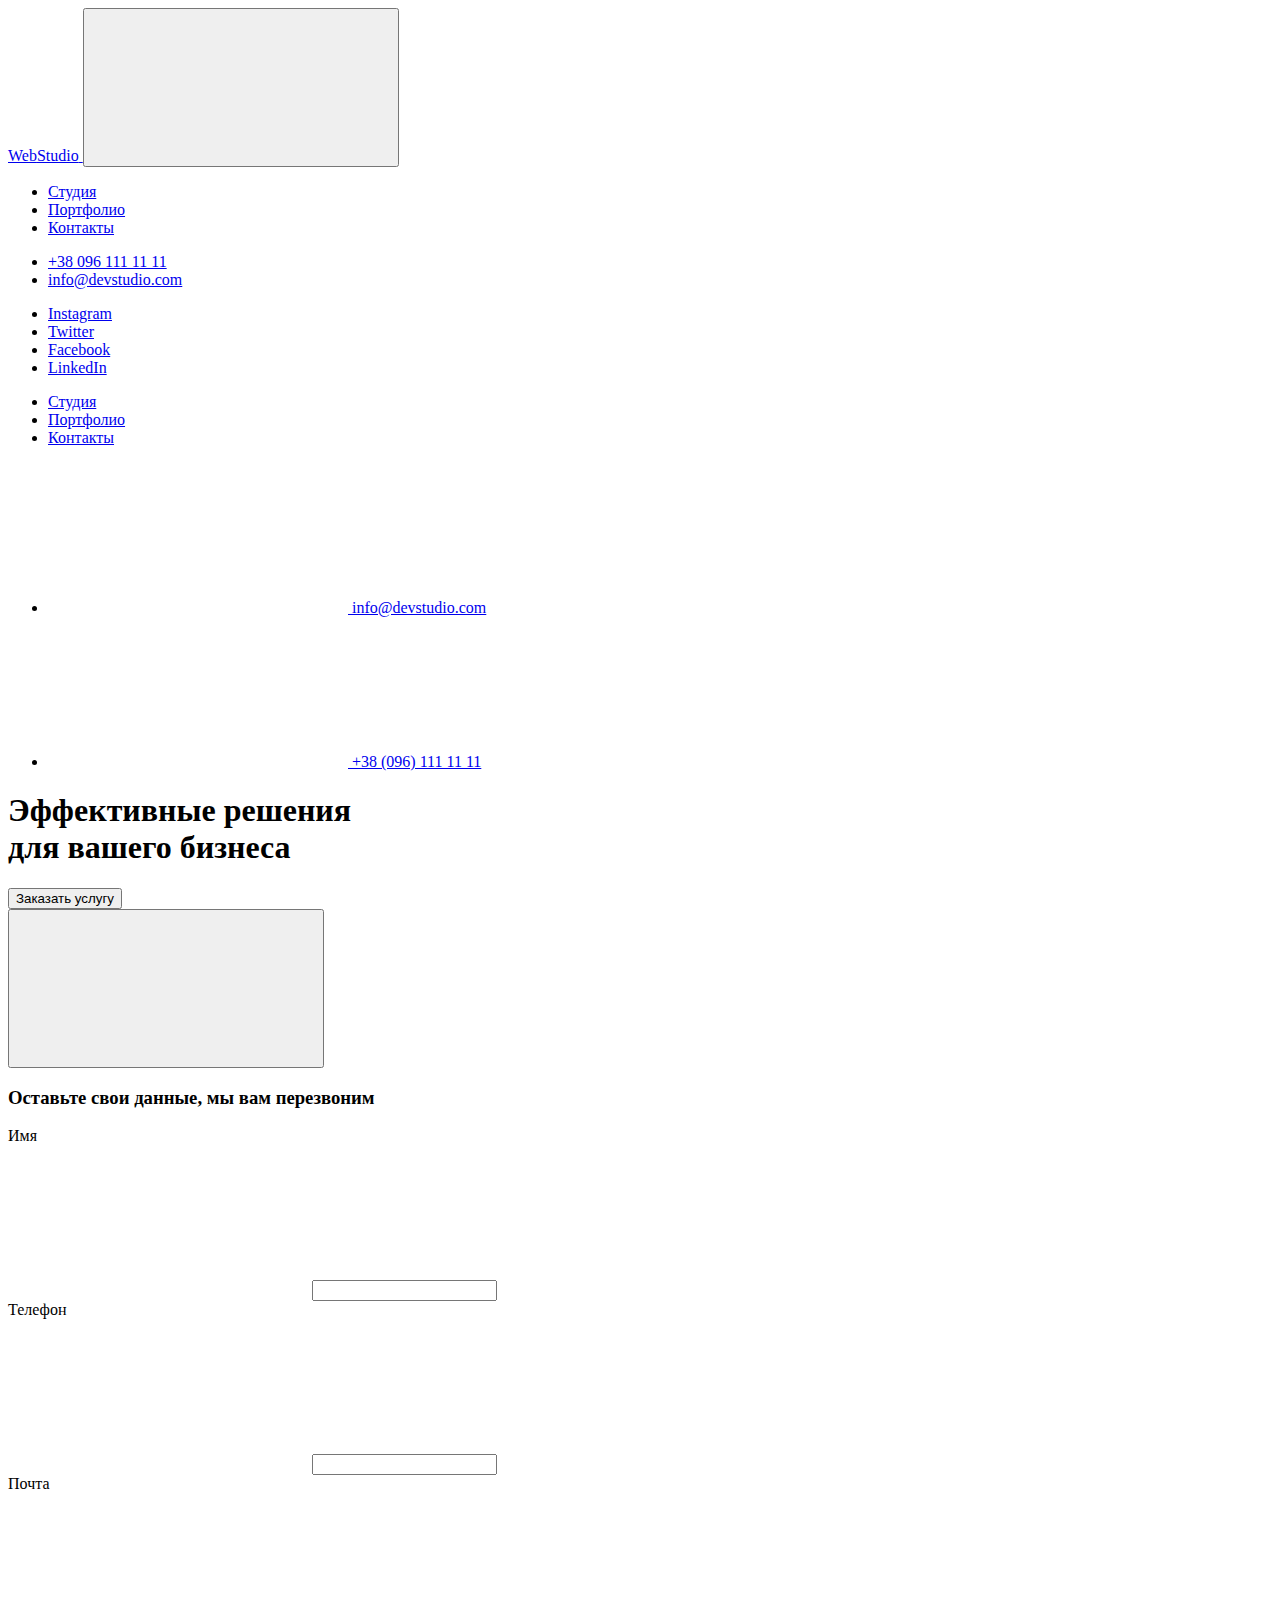
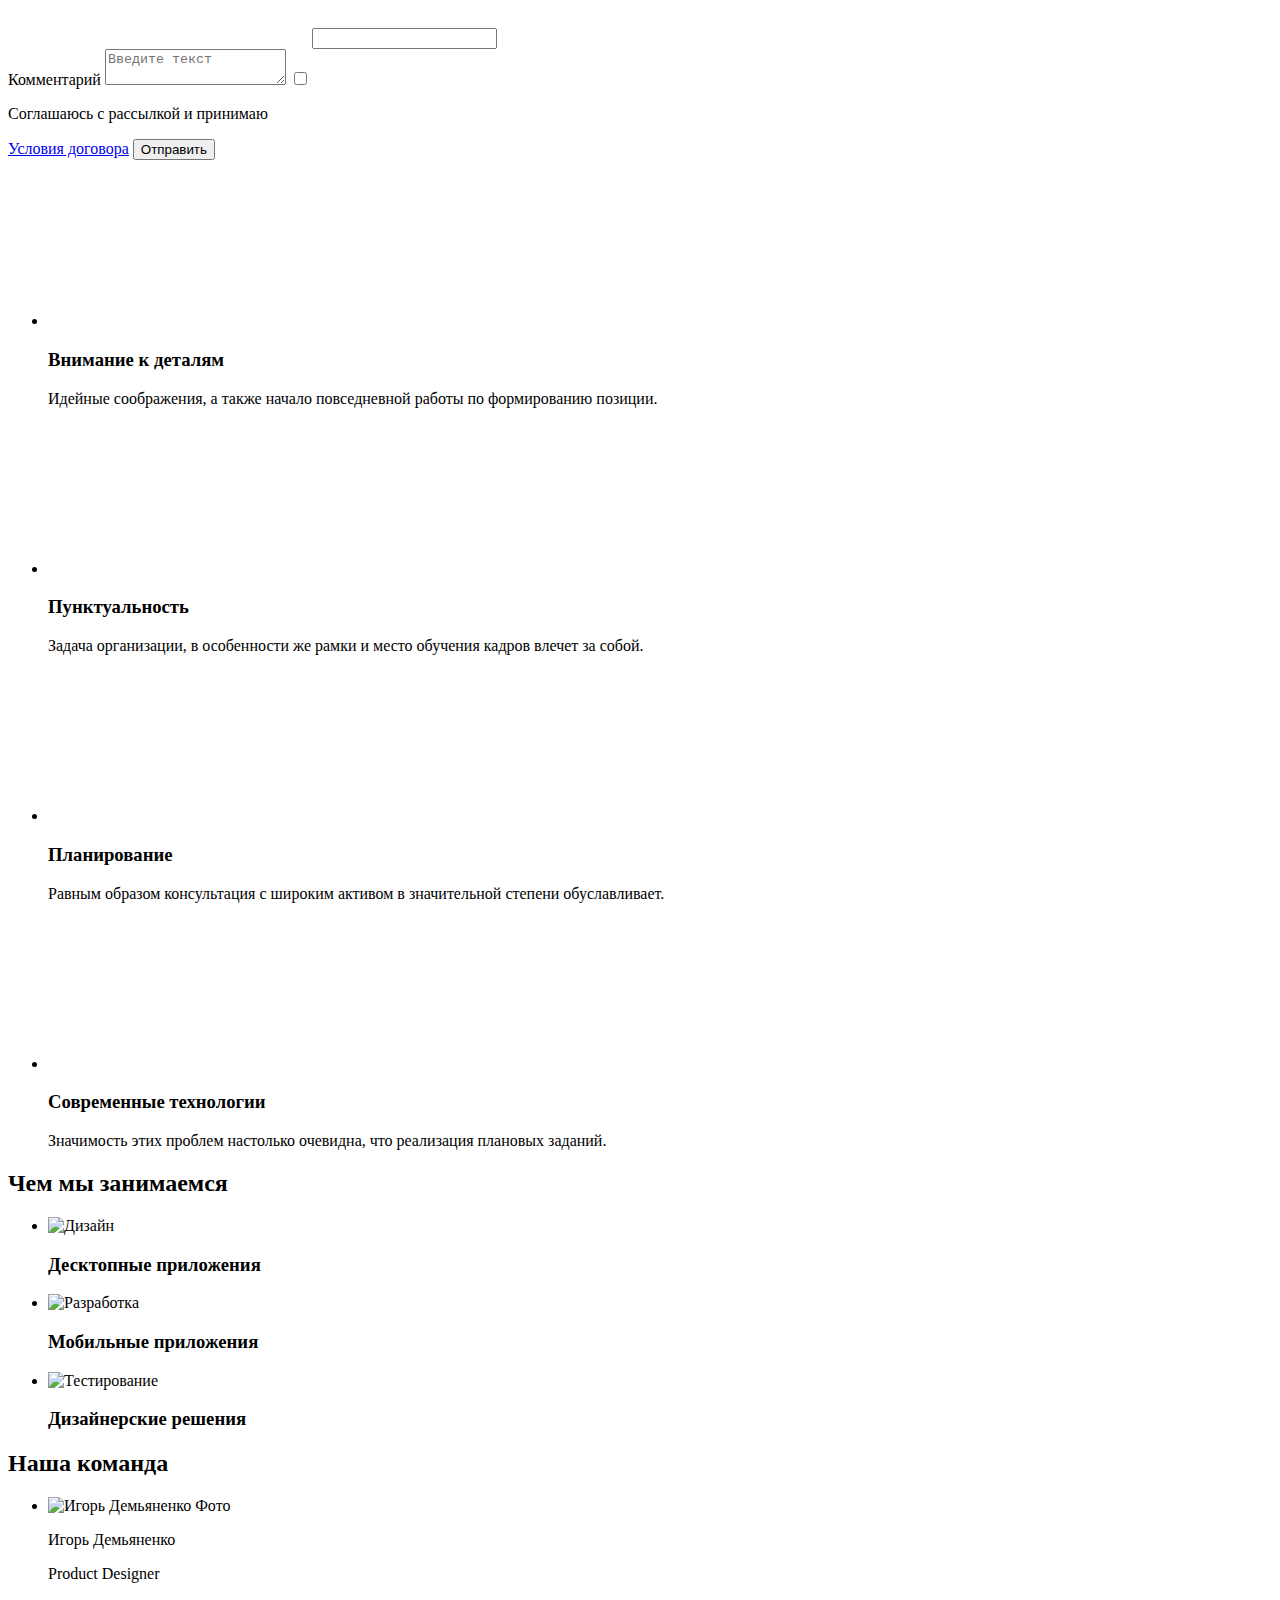
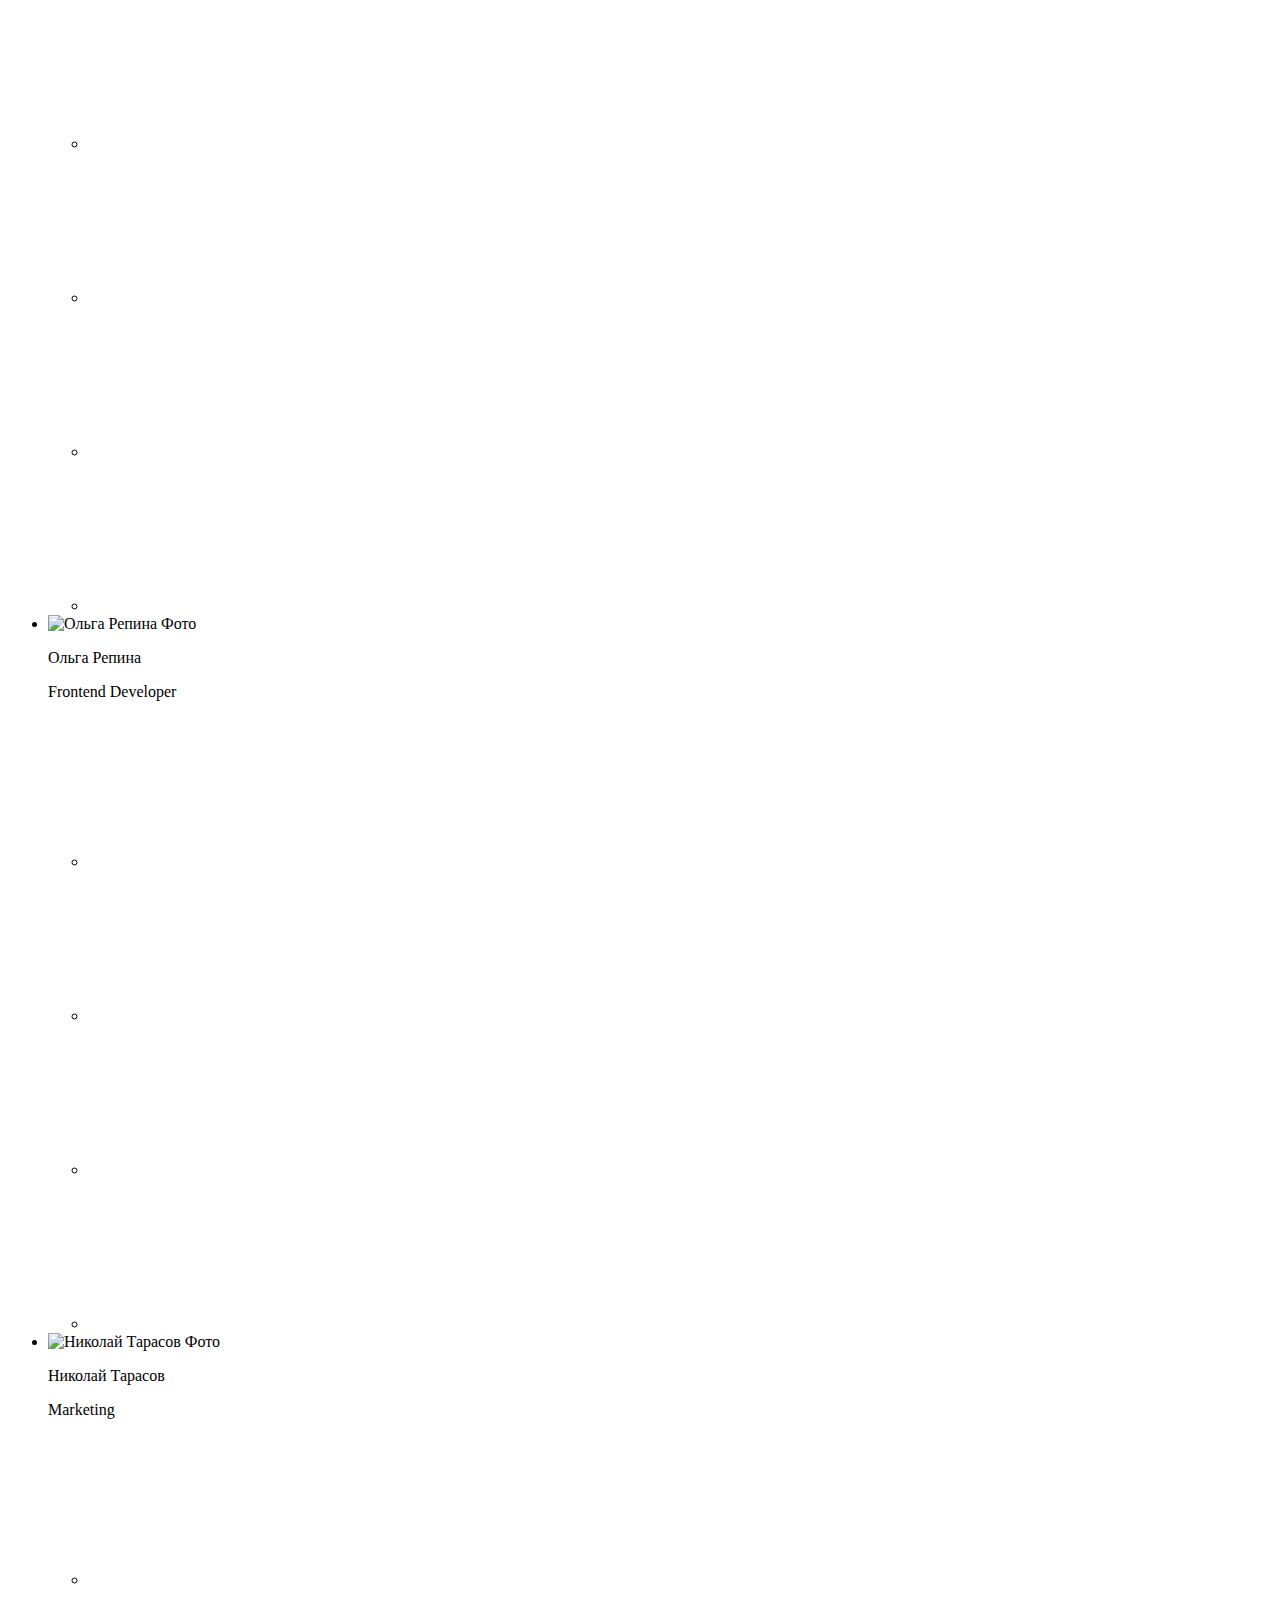
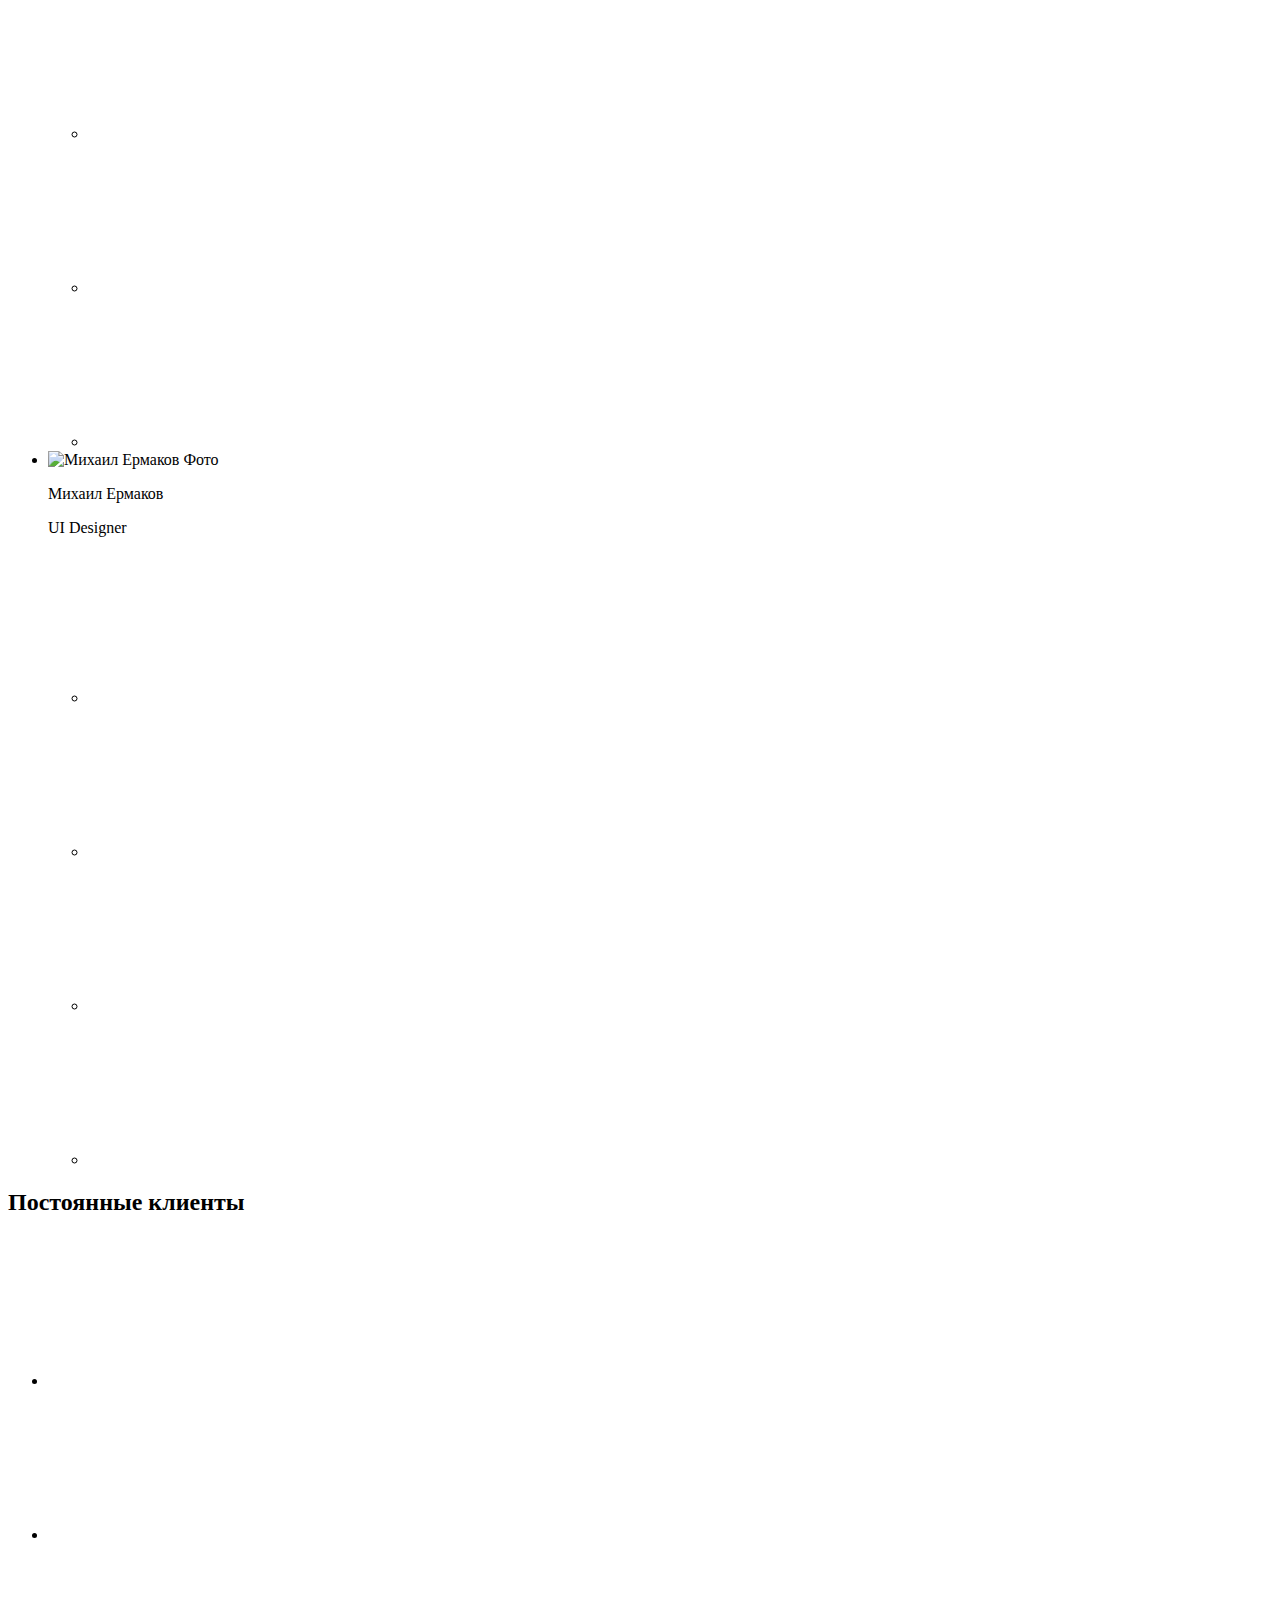
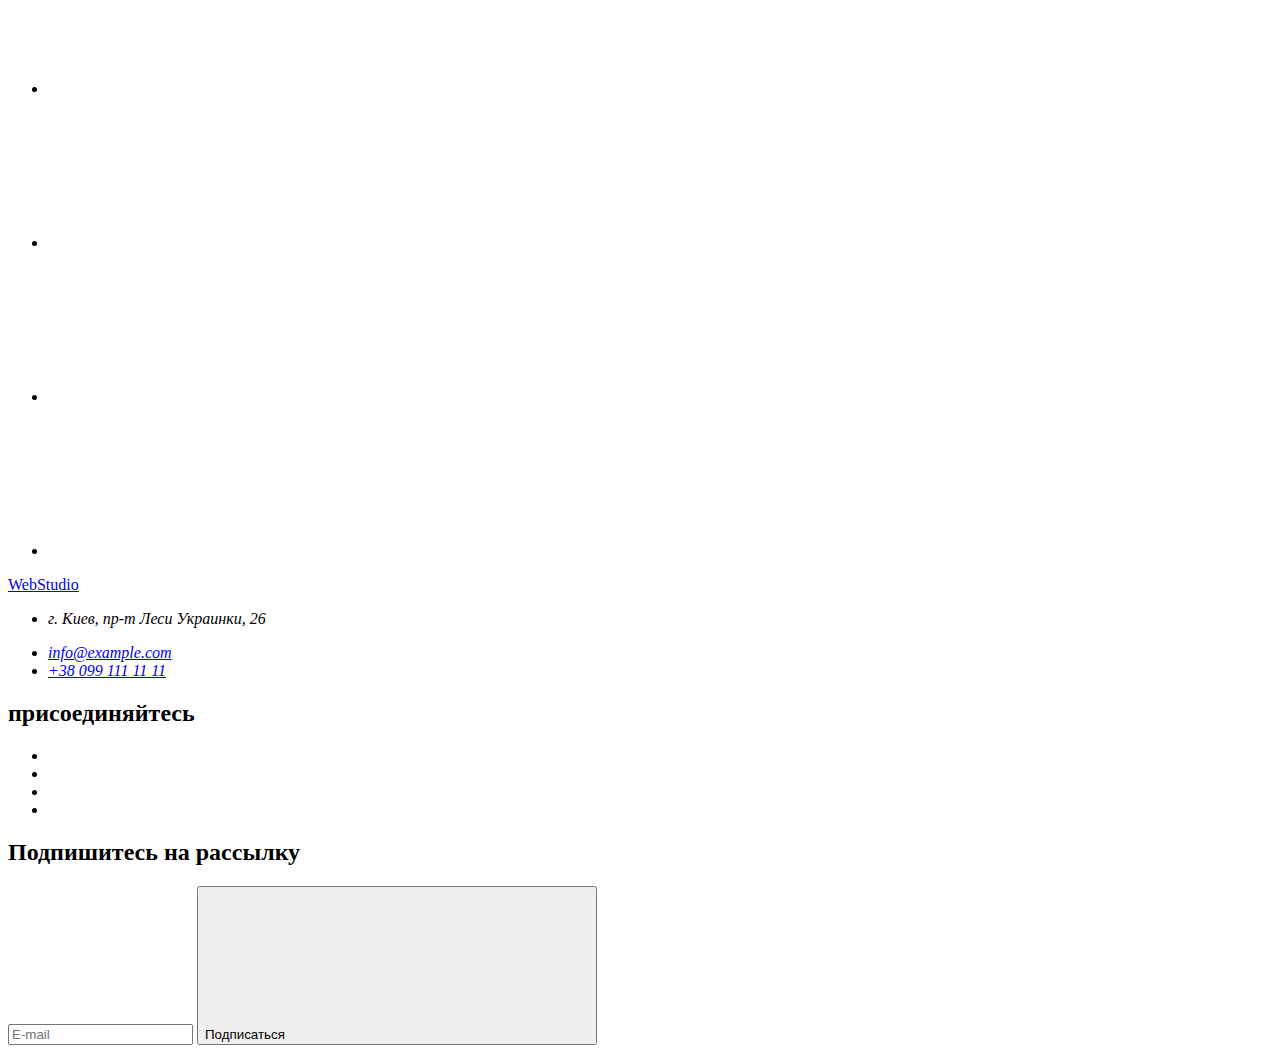
==== index.html @ 1acf0124 "Add files via upload" ====
<!DOCTYPE html>
<html lang="ru">

<head>
    <meta charset="UTF-8">
    <meta name="viewport" content="width=device-width, initial-scale=1.0">
    <!-- <link href="./css/styles.css" rel="stylesheet"> -->
    <link rel="stylesheet" href="./css/main.min.css">
    <!-- Google fonts -->
    <link rel="preconnect" href="https://fonts.gstatic.com">
    <link href="https://fonts.googleapis.com/css2?family=Raleway:wght@700&family=Roboto:wght@400;500;700;900&display=swap" 
        rel="stylesheet">
    <!-- Google fonts -->
    <title>WEB Studio | Studio Main Page</title>
</head>

<body>

    <header class="header">

        <!-- <div class="container"> -->

            <div class="header_flex">

            <nav class="navigation">

                <a href="./index.html" class="logo">
                    <span class="logo-web">Web</span><span>Studio</span>
                </a>

                <button type="button" class="menu-button"  aria-expanded="false" data-menu-button>

                    <svg class="menu-button"  aria-label="Переключатель мобильного меню">

                        <use class="icon-menu" href="./images/symbol-defs.svg#icon-menu"></use>

                        <use class="icon-cross" href="./images/symbol-defs.svg#icon-cross"></use>

                    </svg>

                </button>

                <div class="menu-container" data-menu>

                    <!-- Pages -->

                    <ul class="menu_list">

                        <li class="menu_item">
                            <a class="menu_pages" href="./index.html">Студия</a>
                        </li>

                        <li class="menu_item">
                            <a class="menu_pages" href="./portfolio.html">Портфолио</a>
                        </li>

                        <li class="menu_item">
                            <a class="menu_pages" href="#">Контакты</a>
                        </li>

                    </ul>

                    <!-- Contacts -->

                    <ul>

                        <li class="contact_item-phone">
                            <a href="tel:+380961111111" class="menu_contact-phone">
                                +38 096 111 11 11
                            </a>
                        </li>

                        <li class="contact_item-mail">
                            <a href="mailto:info@devstudio.com" class="menu_contact-mail">
                                info@devstudio.com
                            </a>
                        </li>

                    </ul>

                    <!-- Social media -->

                    <ul class="menu_media">

                        <li class="menu_media-item">
                            <a href="#" class="menu_media-link">Instagram</a>
                        </li>

                        <li class="menu_media-item">
                            <a href="#" class="menu_media-link">Twitter</a>
                        </li>

                        <li class="menu_media-item">
                            <a href="#" class="menu_media-link">Facebook</a>
                        </li>

                        <li class="menu_media-item">
                            <a href="#" class="menu_media-link">LinkedIn</a>
                        </li>


                    </ul>

                </div>

                <!-- Tablet and PC pages navigation -->

                <ul class="pages">

                    <li class="pages_item pages_item-active">
                        <a href="./index.html" class="navigation_link navigation_link-active">Студия</a>
                    </li>
                    
                    <li class="pages_item">
                        <a href="./portfolio.html" class="navigation_link">Портфолио</a>
                    </li>
                    
                    <li class="pages_item">
                        <a href="#footer" class="navigation_link">Контакты</a>
                    </li>

                </ul>

            </nav>
                
            <!-- Tablet and PC contacts -->

            <ul class="contacts">

                <li class="contacts_item">
                    <a href="mailto:info@devstudio.com" class="contacts_link">
                        <svg class="contacts_icon contacts_icon-envelope">
                            <use href="./images/symbol-defs.svg#envelope"></use>
                        </svg>
                        info@devstudio.com
                    </a>
                </li>

                <li class="contacts_item">
                    <a href="tel:+380961111111" class="contacts_link">
                        <svg class="contacts_icon contacts_icon-smartphone">
                            <use href="./images/symbol-defs.svg#smartphone"></use>
                        </svg>
                        +38 (096) 111 11 11
                    </a>
                </li>

            </ul>

            </div>

        <!-- </div> -->

    </header>

    <main>

    <!-- hero block -->

        <section class="section hero">

                <div class="container">
                    
                    <h1 class="hero_title">Эффективные решения <br> для вашего бизнеса</h1>

                    <button type="button" class="hero_button" data-modal-open>Заказать услугу</button>
                    
                    <!-- Modal -->

                    <div class="backdrop is-hidden" data-modal>
                        
                        <div class="modal">

                            <!-- Close button -->

                            <button class="modal_close" data-modal-close>
                                <svg class="modal_close-icon">
                                    <use href="./images/symbol-defs.svg#close-icon"></use>
                                </svg>
                            </button>

                            <!-- Form -->

                            <h3 class="modal_title">Оставьте свои данные, мы вам перезвоним</h3>

                            <form class="modal_form">

                                <label class="form_element">
                                    Имя
                                    <div class="input-box">

                                        <svg class="element_icon">
                                            <use href="./images/symbol-defs.svg#person-icon"></use>
                                        </svg>
                                        <input class="form_input" type="name" name="user-name" placeholder="">

                                    </div>
                                </label>

                                <label class="form_element">
                                    Телефон
                                    <div class="input-box">

                                        <svg class="element_icon">
                                            <use href="./images/symbol-defs.svg#phone-icon"></use>
                                        </svg>
                                        <input class="form_input" type="tel" name="phone-number" placeholder="">

                                    </div>
                                </label>

                                <label class="form_element">
                                    Почта
                                    <div class="input-box">

                                        <svg class="element_icon">
                                            <use href="./images/symbol-defs.svg#envelope-icon"></use>
                                        </svg>
                                        <input class="form_input" type="email" name="email" placeholder="">

                                    </div>
                                </label>

                                <label class="form_element">
                                    Комментарий
                                    <textarea class="form_comment" name="commnent" rows placeholder="Введите текст"></textarea>
                                </label>

                                <label class="modal_consent">

                                    <!-- ckeck box -->

                                    <input class="consent_input" type="checkbox" name="consent" value="consent">

                                    <span class="check-box"></span>
                                        
                                    <p class="consent-text">Соглашаюсь с рассылкой и принимаю</p><a href="#" class="consent_link">Условия договора</a>
                                </label>

                                <button type="submit" class="modal_submit">
                                    Отправить
                                </button>

                            </form>

                        </div>
                        
                    </div>

                </div>

        </section>
        
    <!-- Qualitites -->

        <section class="section">

                <div class="container">

                    <ul class="qualities">

                        <li class="qualities_item">
                            <div class="qualities_icon-box">
                                <svg class="qualities_icon">
                                    <use href="./images/symbol-defs.svg#antenna-1"></use>
                                </svg>
                            </div>
                            <h3 class="qualities_title">Внимание к деталям</h3>
                            <p class="qualities_description">Идейные соображения, а также начало повседневной работы по формированию позиции.</p>
                        </li>

                        <li class="qualities_item">
                            <div class="qualities_icon-box">
                                <svg class="qualities_icon">
                                    <use href="./images/symbol-defs.svg#clock-1"></use>
                                </svg>
                            </div>
                            <h3 class="qualities_title">Пунктуальность</h3>
                            <p class="qualities_description">Задача организации, в особенности же рамки и место обучения кадров влечет за собой.</p>
                        </li>

                        <li class="qualities_item">
                            <div class="qualities_icon-box">
                                <svg class="qualities_icon">
                                    <use href="./images/symbol-defs.svg#diagram-1"></use>
                                </svg>
                            </div>
                            <h3 class="qualities_title">Планирование</h3>
                            <p class="qualities_description">Равным образом консультация с широким активом в значительной степени обуславливает.</p>
                        </li>

                        <li class="qualities_item">
                            <div class="qualities_icon-box">
                                <svg class="qualities_icon">
                                    <use href="./images/symbol-defs.svg#astronaut-1"></use>
                                </svg>
                            </div>
                            <h3 class="qualities_title">Современные технологии</h3>
                            <p class="qualities_description">Значимость этих проблем настолько очевидна, что реализация плановых заданий.</p>
                        </li>

                    </ul>

                </div>

        </section>

    <!-- What are we doing only PC -->

            <section class="section services">

                <div class="container">

                    <h2 class="services_title">Чем мы занимаемся</h2>
                    
                    <ul class="services_list">

                        <li class="services_item">
                            <img srcset="./images/box-1.jpg 1x, ./images/box-1@2x.jpg 2x" src="./images/box-1.jpg" alt="Дизайн" width="370">
                            <h3 class="service_label">Десктопные приложения</h3>
                        </li>

                        <li class="services_item">
                            <img srcset="./images/box-2.jpg 1x, ./images/box-2@2x.jpg 2x" src="./images/box-2.jpg" alt="Разработка" width="370">
                            <h3 class="service_label">Мобильные приложения</h3>
                        </li>

                        <li class="services_item">
                            <img srcset="./images/box-3.jpg 1x, ./images/box-3@2x.jpg 2x" src="./images/box-3.jpg" alt="Тестирование" width="370">
                            <h3 class="service_label">Дизайнерские решения</h3>
                        </li>

                    </ul>

                </div>

            </section>

    <!-- Our team -->

            <section class="section team">

                    <div class="container">

                        <h2 class="team_title">Наша команда</h2>

                        <ul class="team_list">

                            <li class="team_item">

                                <img srcset="./images/teamcard-1.jpg 1x, ./images/teamcard-1@2x.jpg 2x" src="./images/teamcard-1.jpg" alt="Игорь Демьяненко Фото">

                                <div class="team_item-footer">

                                    <p class="member">Игорь Демьяненко</p>
                                    <p class="member-position">Product Designer</p>

                                    <ul class="team_social-list">

                                            <li class="team_social-item">
                                                <a href="#" class="social_link">
                                                    <svg class="social_icon">
                                                        <use href="./images/symbol-defs.svg#instagram"></use>
                                                    </svg>
                                                </a>
                                            </li>

                                            <li class="team_social-item">
                                                <a href="#" class="social_link">
                                                    <svg class="social_icon">
                                                        <use href="./images/symbol-defs.svg#twitter"></use>
                                                    </svg>
                                                </a>
                                            </li>

                                            <li class="team_social-item">
                                                <a href="#" class="social_link">
                                                    <svg class="social_icon">
                                                        <use href="./images/symbol-defs.svg#facebook"></use>
                                                    </svg>
                                                </a>
                                            </li>

                                            <li class="team_social-item">
                                                <a href="#" class="social_link">
                                                    <svg class="social_icon">
                                                        <use href="./images/symbol-defs.svg#linkedin"></use>
                                                    </svg>
                                                </a>
                                            </li>

                                    </ul>

                                </div>

                            </li>

                            <li class="team_item">

                                <img srcset="./images/teamcard-2.jpg 1x, ./images/teamcard-2@2x.jpg 2x" src="./images/teamcard-2.jpg" alt="Ольга Репина Фото">

                                <div class="team_item-footer">

                                    <p class="member">Ольга Репина</p>
                                    <p class="member-position">Frontend Developer</p>

                                    <ul class="team_social-list">
                                    
                                        <li class="team_social-item">
                                            <a href="#" class="social_link">
                                                <svg class="social_icon">
                                                    <use href="./images/symbol-defs.svg#instagram"></use>
                                                </svg>
                                            </a>
                                        </li>
                                    
                                        <li class="team_social-item">
                                            <a href="#" class="social_link">
                                                <svg class="social_icon">
                                                    <use href="./images/symbol-defs.svg#twitter"></use>
                                                </svg>
                                            </a>
                                        </li>
                                    
                                        <li class="team_social-item">
                                            <a href="#" class="social_link">
                                                <svg class="social_icon">
                                                    <use href="./images/symbol-defs.svg#facebook"></use>
                                                </svg>
                                            </a>
                                        </li>
                                    
                                        <li class="team_social-item">
                                            <a href="#" class="social_link">
                                                <svg class="social_icon">
                                                    <use href="./images/symbol-defs.svg#linkedin"></use>
                                                </svg>
                                            </a>
                                        </li>
                                    
                                    </ul>

                                </div>

                            </li>

                            <li class="team_item">

                                <img srcset="./images/teamcard-3.jpg 1x, ./images/teamcard-3@2x.jpg 2x" src="./images/teamcard-3.jpg" alt="Николай Тарасов Фото">

                                <div class="team_item-footer">

                                    <p class="member">Николай Тарасов</p>
                                    <p class="member-position">Marketing</p>

                                    <ul class="team_social-list">
                                    
                                        <li class="team_social-item">
                                            <a href="#" class="social_link">
                                                <svg class="social_icon">
                                                    <use href="./images/symbol-defs.svg#instagram"></use>
                                                </svg>
                                            </a>
                                        </li>
                                    
                                        <li class="team_social-item">
                                            <a href="#" class="social_link">
                                                <svg class="social_icon">
                                                    <use href="./images/symbol-defs.svg#twitter"></use>
                                                </svg>
                                            </a>
                                        </li>
                                    
                                        <li class="team_social-item">
                                            <a href="#" class="social_link">
                                                <svg class="social_icon">
                                                    <use href="./images/symbol-defs.svg#facebook"></use>
                                                </svg>
                                            </a>
                                        </li>
                                    
                                        <li class="team_social-item">
                                            <a href="#" class="social_link">
                                                <svg class="social_icon">
                                                    <use href="./images/symbol-defs.svg#linkedin"></use>
                                                </svg>
                                            </a>
                                        </li>
                                    
                                    </ul>

                                </div>

                            </li>

                            <li class="team_item">

                                <img srcset="./images/teamcard-4.jpg 1x, ./images/teamcard-4@2x.jpg 2x" src="./images/teamcard-4.jpg" alt="Михаил Ермаков Фото">

                                <div class="team_item-footer">

                                    <p class="member">Михаил Ермаков</p>
                                    <p class="member-position">UI Designer</p>

                                    <ul class="team_social-list">
                                    
                                        <li class="team_social-item">
                                            <a href="#" class="social_link">
                                                <svg class="social_icon">
                                                    <use href="./images/symbol-defs.svg#instagram"></use>
                                                </svg>
                                            </a>
                                        </li>
                                    
                                        <li class="team_social-item">
                                            <a href="#" class="social_link">
                                                <svg class="social_icon">
                                                    <use href="./images/symbol-defs.svg#twitter"></use>
                                                </svg>
                                            </a>
                                        </li>
                                    
                                        <li class="team_social-item">
                                            <a href="#" class="social_link">
                                                <svg class="social_icon">
                                                    <use href="./images/symbol-defs.svg#facebook"></use>
                                                </svg>
                                            </a>
                                        </li>
                                    
                                        <li class="team_social-item">
                                            <a href="#" class="social_link">
                                                <svg class="social_icon">
                                                    <use href="./images/symbol-defs.svg#linkedin"></use>
                                                </svg>
                                            </a>
                                        </li>
                                    
                                    </ul>

                                </div>

                            </li>

                        </ul>

                    </div>

            </section>

    <!-- Regular Customers -->

            <section class="section">

                <div class="container">

                <h2 class="clients_title">Постоянные клиенты</h2>

                <ul class="clients_list">

                    <li class="clients_item">
                        <a href="#" class="clients_link">
                            <svg class="logo-1">
                                <use href="./images/symbol-defs.svg#logo-1"></use>
                            </svg>
                        </a>
                    </li>

                    <li class="clients_item">
                        <a href="#" class="clients_link">
                            <svg class="logo-2">
                                <use href="./images/symbol-defs.svg#logo-2"></use>
                            </svg>
                        </a>
                    </li>

                    <li class="clients_item">
                        <a href="#" class="clients_link">
                            <svg class="logo-3">
                                <use href="./images/symbol-defs.svg#logo-3"></use>
                            </svg>
                        </a>
                    </li>

                    <li class="clients_item">
                        <a href="#" class="clients_link">
                            <svg class="logo-4">
                                <use href="./images/symbol-defs.svg#logo-4"></use>
                            </svg>
                        </a>
                    </li>

                    <li class="clients_item">
                        <a href="#" class="clients_link">
                            <svg class="logo-5">
                                <use href="./images/symbol-defs.svg#logo-5"></use>
                            </svg>
                        </a>
                    </li>

                    <li class="clients_item">
                        <a href="#" class="clients_link">
                            <svg class="logo-6">
                                <use href="./images/symbol-defs.svg#logo-6"></use>
                            </svg>
                        </a>
                    </li>

                </ul>

                </div>

            </section>

    </main>

    <footer class="footer" id="footer">

        <div class="container">
            
            <!-- Logo, address and contacts -->

            <div class="footer-flex">

            <div class="footer-box">

                <a href="./index.html" class="logo">
                    <span class="logo-web">Web</span><span class="logo-studio">Studio</span>
                </a>

                <address class="address">

                    <ul>

                        <li class="address_item"><p class="address_street">г. Киев, пр-т Леси Украинки, 26</p></li>

                        <li class="address_item"><a href="mailto:info@example.com" class="address_contact">
                            info@example.com
                        </a></li>
                        <li class="address_item"><a href="tel:+380991111111" class="address_contact">
                            +38 099 111 11 11
                        </a></li>

                    </ul>

                </address>

            </div>

            <!-- Social media -->

            <div class="footer-box media-box">

                <h2 class="footer-box-title">присоединяйтесь</h2>
                
                <ul class="media-list">

                    <li><a href="#" class="media_item media_icon-instagram"></a></li>
                    <li><a href="#" class="media_item media_icon-twitter"></a></li>
                    <li><a href="#" class="media_item media_icon-facebook"></a></li>
                    <li><a href="#" class="media_item media_icon-linkedin"></a></li>

                </ul>

            </div>

            </div>

            <!-- Email subscription form -->

            <div class="footer-box email-box">

                <h2 class="footer-box-title">Подпишитесь на рассылку</h2>

                <form class="subscription-form">

                    <label>

                        <input class="email-input" type="email" name="email" placeholder="E-mail">

                    </label>

                    <button type="submit" class="subscription-button">

                    Подписаться

                    <svg class="icon-send">
                        <use href="./images/symbol-defs.svg#icon-send"></use>
                    </svg>

                    </button>

                </form>

            </div>
        
        </div>

    </footer>

    <!-- Script -->

    <script src="./js/modal.js"></script>
    <script src="./js/menu.js"></script>

</body>
</html>
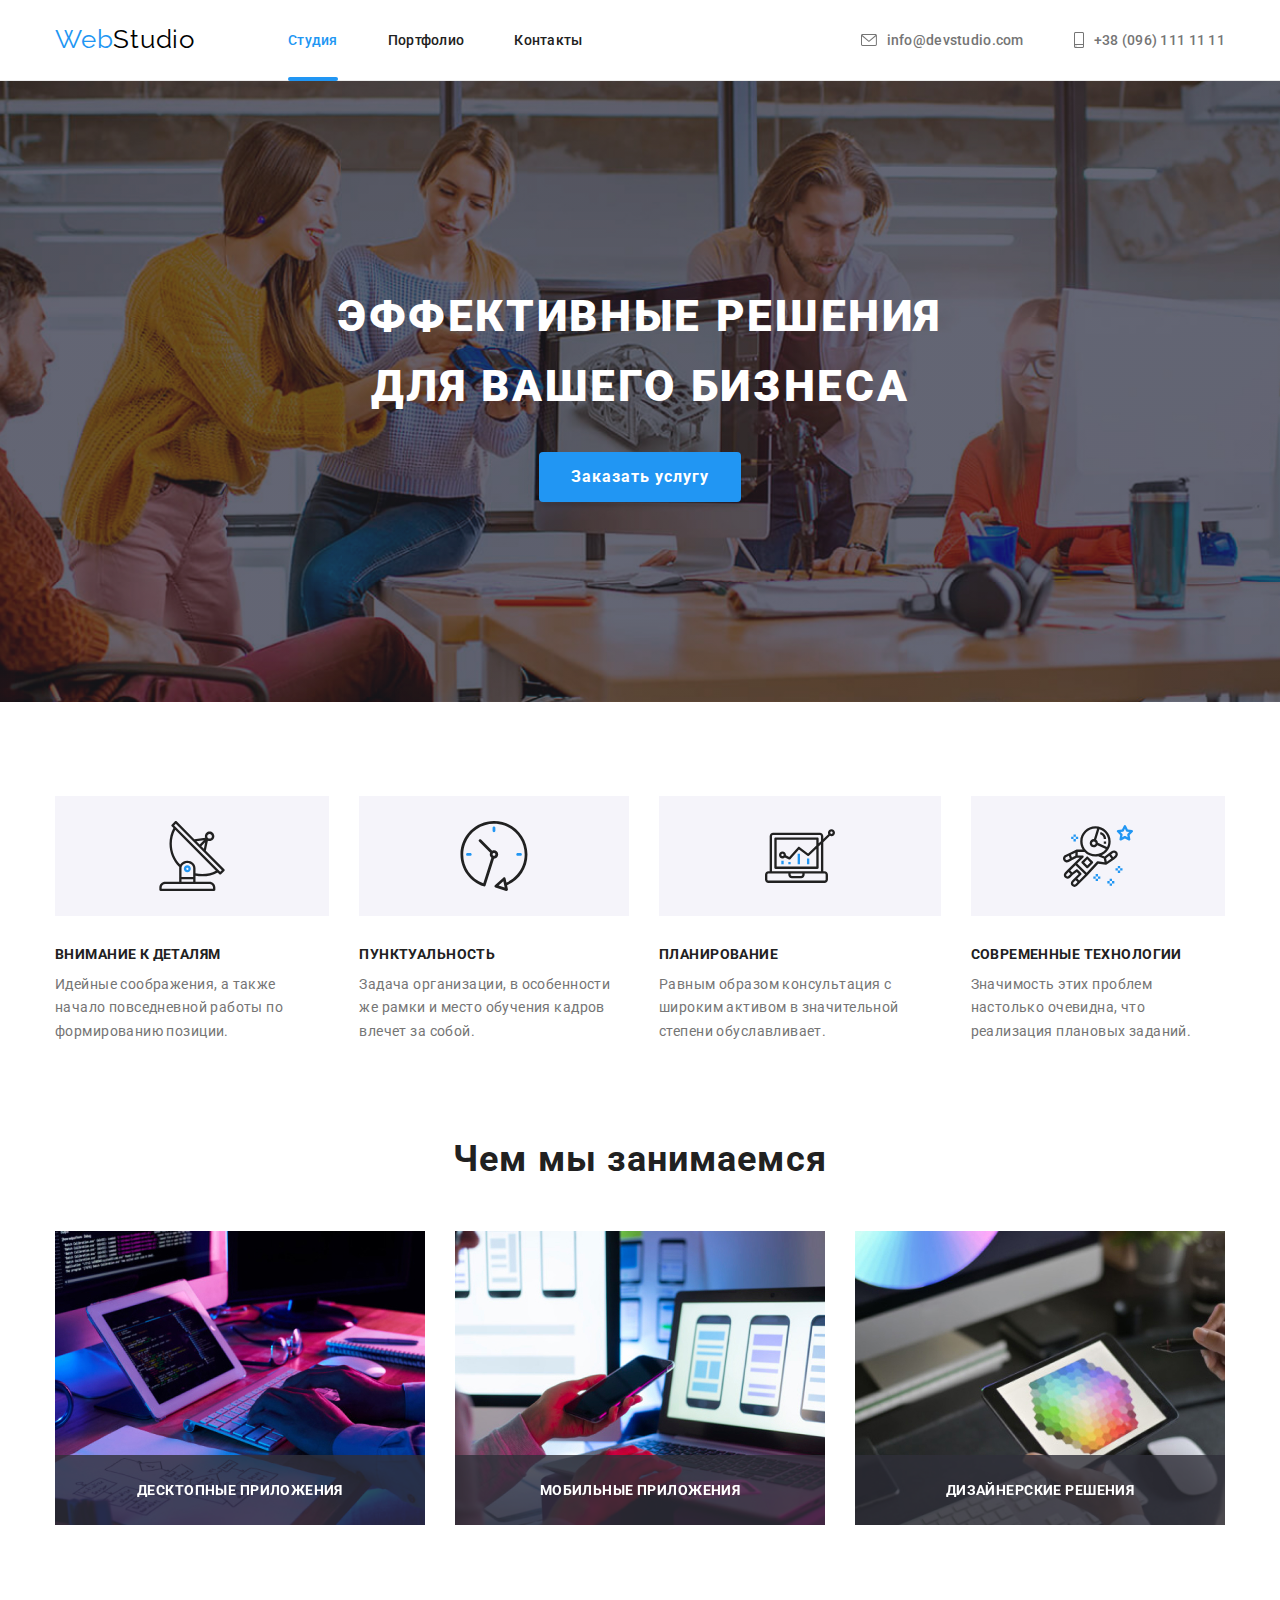
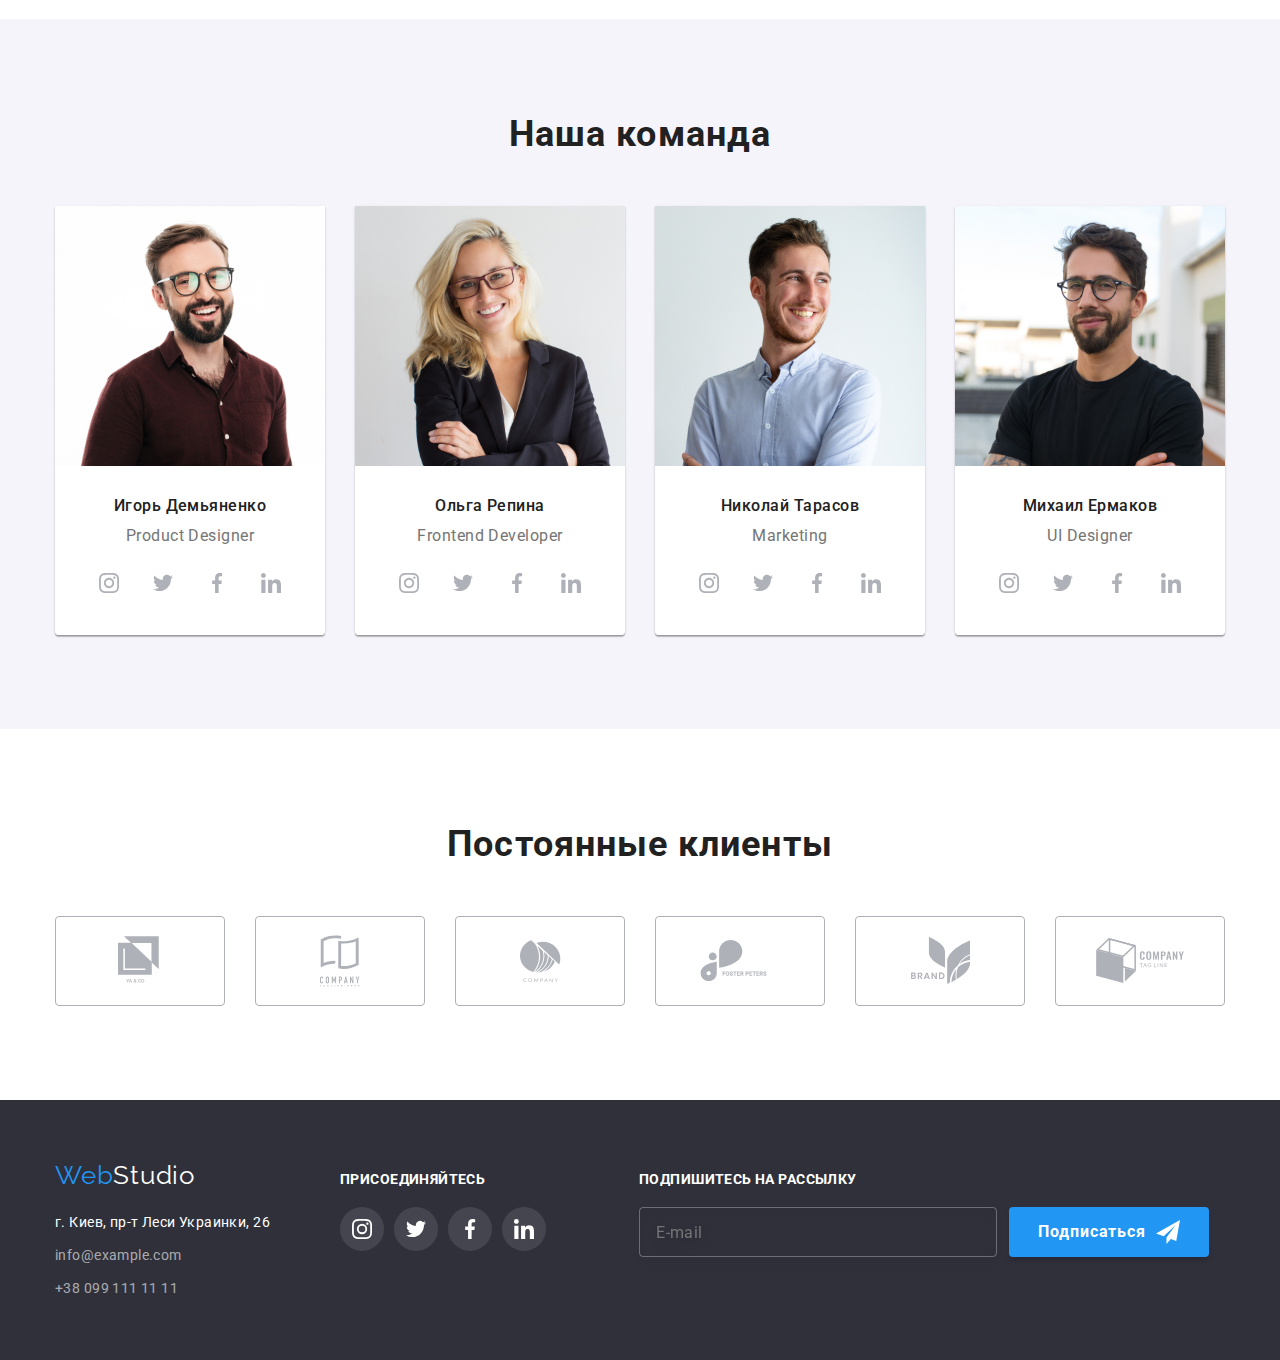
==== commit 5262dc55: "Add files via upload" ====
--- a/index.html
+++ b/index.html
@@ -18,7 +18,7 @@
 
     <header class="header">
 
-        <!-- <div class="container"> -->
+        <div class="container">
 
             <div class="header_flex">
 
@@ -62,7 +62,7 @@
 
                     <!-- Contacts -->
 
-                    <ul>
+                    <ul class="menu-list">
 
                         <li class="contact_item-phone">
                             <a href="tel:+380961111111" class="menu_contact-phone">
@@ -149,7 +149,7 @@
 
             </div>
 
-        <!-- </div> -->
+        </div>
 
     </header>
 
--- a/css/styles.css
+++ b/css/styles.css
@@ -0,0 +1,1007 @@
+:root {
+  --studio-prime-color: #2196f3;
+  --main-dark-color: #212121;
+  --gray-color: #757575;
+  --icons-gray: #afb1b8;
+}
+
+* {
+  box-sizing: border-box;
+}
+
+body {
+  color: #000;
+  font-family: 'Roboto', sans-serif;
+  margin: 0;
+}
+ul {
+  margin: 0;
+  padding: 0;
+  list-style: none;
+}
+button {
+  font-family: inherit;
+}
+img {
+  display: block;
+}
+
+.section {
+  padding: 94px 0 94px 0;
+}
+
+/* Main container style */
+
+.container {
+  width: 1200px;
+  margin: 0 auto;
+  padding: 0 15px;
+}
+
+/* Header */
+
+.header {
+  border-bottom: 1px solid #ececec;
+  /* min-height: 80px; */
+}
+.header_flex {
+  display: flex;
+  height: 80px;
+}
+/* Logo */
+
+.logo {
+  font-size: 26px;
+  color: #000;
+  text-decoration: none;
+  font-family: 'Raleway', sans-serif;
+  letter-spacing: 0.03em;
+  line-height: 1.2;
+}
+.logo-web {
+  color: var(--studio-prime-color);
+}
+.logo-studio {
+  color: #fff;
+}
+
+/* Site navigation */
+
+.navigation {
+  align-items: center;
+  display: flex;
+}
+.pages {
+  margin-left: 93px;
+  display: flex;
+}
+.pages_item:not(:first-child) {
+  margin-left: 50px;
+}
+
+.pages_item {
+  position: relative;
+}
+
+.pages_item::after {
+  content: '';
+  display: flex;
+  opacity: 0;
+  background: var(--studio-prime-color);
+  border-radius: 2px;
+  width: 100%;
+  height: 4px;
+  margin-top: 27px;
+  position: absolute;
+
+  transition-property: opacity;
+  transition-duration: 250ms;
+  transition-timing-function: cubic-bezier(0.4, 0, 0.2, 1);
+}
+.pages_item:hover::after,
+.pages_item:focus::after {
+  opacity: 1;
+}
+.pages_item-active::after {
+  opacity: 1;
+}
+
+.navigation_link {
+  color: var(--main-dark-color);
+  font-weight: 500;
+  font-size: 14px;
+  text-decoration: none;
+  letter-spacing: 0.02em;
+  line-height: 1.15;
+  padding: 15px 0;
+
+  transition-property: color;
+  transition-duration: 250ms;
+  transition-timing-function: cubic-bezier(0.4, 0, 0.2, 1);
+}
+.navigation_link:hover,
+.navigation_link:focus {
+  color: var(--studio-prime-color);
+}
+.navigation_link-active {
+  color: var(--studio-prime-color);
+}
+
+/* Header contacts */
+
+.contacts {
+  margin-left: auto;
+  display: flex;
+  align-items: center;
+}
+.contacts_item:not(:first-child) {
+  margin-left: 50px;
+}
+.contacts_link {
+  display: flex;
+  color: var(--gray-color);
+  fill: var(--gray-color);
+  font-weight: 500;
+  font-size: 14px;
+  text-decoration: none;
+  letter-spacing: 0.02em;
+  line-height: 1.15;
+  padding: 10px 0 10px 0;
+  align-items: center;
+
+  transition-property: color, fill;
+  transition-duration: 250ms;
+  transition-timing-function: cubic-bezier(0.4, 0, 0.2, 1);
+}
+.contacts_link:hover,
+.contacts_link:focus {
+  color: var(--studio-prime-color);
+  fill: var(--studio-prime-color);
+}
+
+.contacts_icon {
+  margin-right: 10px;
+}
+.contacts_icon-envelope {
+  width: 16px;
+  height: 12px;
+}
+.contacts_icon-smartphone {
+  width: 10px;
+  height: 16px;
+}
+
+/* Hero */
+
+.hero {
+  background: linear-gradient(rgba(47, 48, 58, 0.4), rgba(47, 48, 58, 0.4)),
+    url(../images/hero-bg.jpg);
+  background-color: #2f303a;
+  text-align: center;
+  display: flex;
+  align-items: center;
+  padding: 200px 0;
+}
+.hero_title {
+  line-height: 1.36;
+  font-size: 44px;
+  font-weight: 900;
+  color: #fff;
+  text-transform: uppercase;
+  letter-spacing: 0.06em;
+  margin: 0;
+  margin-bottom: 30px;
+}
+.hero_button {
+  display: inline-block;
+
+  cursor: pointer;
+  font-size: 16px;
+  font-weight: 700;
+  line-height: 1.875;
+  color: #fff;
+  text-decoration: none;
+  letter-spacing: 0.06em;
+  background-color: var(--studio-prime-color);
+  box-shadow: 0px 4px 4px rgba(0, 0, 0, 0.15);
+  border-radius: 4px;
+  border: none;
+  padding: 10px 32px;
+
+  transition-property: background;
+  transition-duration: 250ms;
+  transition-timing-function: cubic-bezier(0.4, 0, 0.2, 1);
+}
+.hero_button:hover,
+.hero_button:focus {
+  background: #188ce8;
+}
+
+/* Modal */
+
+.backdrop {
+  position: fixed;
+  top: 0;
+  left: 0;
+  width: 100%;
+  height: 100%;
+  background: rgba(0, 0, 0, 0.2);
+  z-index: 2;
+}
+.backdrop.is-hidden {
+  opacity: 0;
+  pointer-events: none;
+}
+
+.modal {
+  position: absolute;
+  top: 50%;
+  left: 50%;
+  transform: translate(-50%, -50%);
+
+  width: 528px;
+  height: 581px;
+  padding: 40px;
+
+  background: #ffffff;
+  box-shadow: 0px 1px 3px rgba(0, 0, 0, 0.12), 0px 1px 1px rgba(0, 0, 0, 0.14),
+    0px 2px 1px rgba(0, 0, 0, 0.2);
+  border-radius: 4px;
+}
+.modal_close {
+  position: absolute;
+  top: 8px;
+  right: 8px;
+  display: flex;
+  justify-content: center;
+  align-items: center;
+
+  width: 30px;
+  height: 30px;
+  border-radius: 50%;
+
+  background: #ffffff;
+  border: 1px solid rgba(0, 0, 0, 0.1);
+  cursor: pointer;
+}
+
+.modal_close-icon {
+  width: 18px;
+  height: 18px;
+
+  fill: #000;
+
+  transition-property: fill, transform;
+  transition-duration: 250ms;
+  transition-timing-function: cubic-bezier(0.4, 0, 0.2, 1);
+}
+.modal_close:hover .modal_close-icon {
+  transform: rotate(90deg);
+  fill: var(--studio-prime-color);
+}
+
+/* Modal form */
+
+.modal_title {
+  font-weight: bold;
+  font-size: 20px;
+  line-height: 1.15;
+  text-align: center;
+  letter-spacing: 0.03em;
+  margin: 0;
+
+  color: var(--main-dark-color);
+}
+
+.modal_form {
+  display: flex;
+  flex-direction: column;
+  text-align: left;
+  justify-content: center;
+  margin-top: 12px;
+}
+
+/* Modal form inputs */
+
+.form_element {
+  display: flex;
+  flex-direction: column;
+
+  font-size: 12px;
+  line-height: 1.16;
+  letter-spacing: 0.01em;
+
+  color: var(--gray-color);
+}
+.form_element:not(:nth-child(4)) {
+  margin-bottom: 10px;
+}
+
+.input-box {
+  position: relative;
+  margin-top: 4px;
+  height: 40px;
+}
+.element_icon {
+  position: absolute;
+  top: 50%;
+  left: 15px;
+
+  transform: translateY(-50%);
+
+  width: 18px;
+  height: 18px;
+  fill: var(--main-dark-color);
+
+  transition-property: fill;
+  transition-duration: 250ms;
+  transition-timing-function: cubic-bezier(0.4, 0, 0.2, 1);
+}
+.input-box:focus-within .element_icon {
+  fill: var(--studio-prime-color);
+}
+
+.form_input {
+  display: flex;
+  align-items: center;
+  padding-left: 42px;
+  width: 100%;
+  height: 100%;
+  outline: none;
+
+  border: 1px solid rgba(33, 33, 33, 0.2);
+  border-radius: 4px;
+
+  transition-property: border;
+  transition-duration: 250ms;
+  transition-timing-function: cubic-bezier(0.4, 0, 0.2, 1);
+}
+.input-box:focus-within .form_input {
+  border: 1px solid var(--studio-prime-color);
+}
+
+/* Form comment input */
+
+.form_comment {
+  width: 100%;
+  padding: 12px 16px;
+  border: 1px solid rgba(33, 33, 33, 0.2);
+  border-radius: 4px;
+  margin-top: 4px;
+  resize: none;
+  height: 120px;
+
+  font-family: Roboto;
+  font-size: 12px;
+  line-height: 1.16;
+  letter-spacing: 0.01em;
+  outline: none;
+
+  transition-property: border;
+  transition-duration: 250ms;
+  transition-timing-function: cubic-bezier(0.4, 0, 0.2, 1);
+}
+.form_comment::placeholder {
+  font-family: Roboto;
+  font-size: 12px;
+  line-height: 1.16;
+  letter-spacing: 0.01em;
+  color: var(--gray-color);
+  opacity: 0.5;
+}
+
+.form_comment:focus-within {
+  border: 1px solid var(--studio-prime-color);
+}
+
+/* Form consent */
+
+.modal_consent {
+  position: relative;
+  display: flex;
+  justify-content: center;
+  margin-top: 20px;
+  padding-left: 20px;
+
+  font-size: 14px;
+  line-height: 1.71;
+  letter-spacing: 0.03em;
+}
+.modal_consent > .consent_link {
+  color: var(--studio-prime-color);
+  padding-left: 7px;
+}
+
+.consent_input {
+  position: absolute;
+  -webkit-appearance: none;
+  appearance: none;
+}
+
+.check-box {
+  position: absolute;
+  top: 50%;
+  left: 10px;
+  transform: translateY(-50%);
+  cursor: pointer;
+
+  width: 16px;
+  height: 15px;
+
+  border-radius: 4px;
+  border: 2px solid var(--main-dark-color);
+}
+
+.consent_input:checked + .check-box {
+  background-image: url(../images/modal-form-icons/check.svg);
+  background-color: var(--studio-prime-color);
+  border: none;
+}
+
+/* Form submission button */
+
+.modal_submit {
+  width: 200px;
+  height: 50px;
+
+  font-weight: bold;
+  font-size: 16px;
+  line-height: 1.87;
+  cursor: pointer;
+
+  display: flex;
+  align-items: center;
+  justify-content: center;
+  letter-spacing: 0.06em;
+  border: none;
+  border-radius: 4px;
+  margin-top: 30px;
+  margin-left: auto;
+  margin-right: auto;
+
+  color: #ffffff;
+  background-color: var(--studio-prime-color);
+  box-shadow: 0px 4px 4px rgba(0, 0, 0, 0.15);
+
+  transition-property: background-color;
+  transition-duration: 250ms;
+  transition-timing-function: cubic-bezier(0.4, 0, 0.2, 1);
+}
+.modal_submit:hover,
+.modal_submit:focus {
+  background-color: #188ce8;
+}
+
+/* Qualities list */
+
+.qualities {
+  display: flex;
+  flex-wrap: wrap;
+}
+
+.qualities_item {
+  width: 270px;
+}
+
+.qualities_icon-box {
+  display: flex;
+  height: 120px;
+  background-color: #f5f4fa;
+  margin-bottom: 30px;
+  background-size: 70px;
+  align-items: center;
+  justify-content: center;
+}
+.qualities_icon {
+  width: 70px;
+  height: 70px;
+}
+
+.qualities_item:not(:last-child) {
+  margin-right: 30px;
+}
+.qualities_title {
+  font-size: 14px;
+  font-weight: 700;
+  color: var(--main-dark-color);
+  line-height: 1.2;
+  letter-spacing: 0.03em;
+  text-transform: uppercase;
+  margin: 0;
+  margin-bottom: 10px;
+}
+.qualities_description {
+  font-size: 14px;
+  color: var(--gray-color);
+  line-height: 1.7;
+  letter-spacing: 0.03em;
+  margin: 0;
+}
+
+/* What are we doing block */
+
+.services {
+  padding-top: 0;
+}
+
+.services_title {
+  font-weight: 700;
+  font-size: 36px;
+  line-height: 1.2;
+  text-align: center;
+  letter-spacing: 0.03em;
+  color: var(--main-dark-color);
+  margin-bottom: 50px;
+  margin-top: 0;
+}
+
+.services_list {
+  display: flex;
+}
+
+.services_item {
+  position: relative;
+  overflow: hidden;
+  z-index: 1;
+}
+.services_item:not(:last-child) {
+  margin-right: 30px;
+}
+
+.service_label {
+  font-style: normal;
+  font-weight: bold;
+  font-size: 14px;
+  line-height: 1.15;
+  text-align: center;
+  letter-spacing: 0.03em;
+  text-transform: uppercase;
+  margin: 0;
+  color: #ffffff;
+
+  position: absolute;
+  bottom: 0;
+  left: 0;
+  right: 0;
+  padding: 27px 0;
+
+  background: rgba(47, 48, 58, 0.8);
+}
+
+/* Our team */
+
+.team {
+  background-color: #f5f4fa;
+}
+
+.team_title {
+  font-weight: 700;
+  font-size: 36px;
+  line-height: 1.2;
+  text-align: center;
+  letter-spacing: 0.03em;
+  color: var(--main-dark-color);
+  margin: 0;
+}
+
+.team_list {
+  display: flex;
+  margin-top: 50px;
+}
+
+.team_item {
+  box-shadow: 0px 1px 3px rgba(0, 0, 0, 0.12), 0px 1px 1px rgba(0, 0, 0, 0.14),
+    0px 2px 1px rgba(0, 0, 0, 0.2);
+  border-radius: 0px 0px 4px 4px;
+}
+.team_item:not(:last-child) {
+  margin-right: 30px;
+}
+
+.team_item-footer {
+  background-color: #fff;
+  padding: 30px 0 30px 0;
+  text-align: center;
+  border-bottom-left-radius: 4px;
+  border-bottom-right-radius: 4px;
+}
+.member {
+  font-weight: 500;
+  font-size: 16px;
+  line-height: 1.2;
+  letter-spacing: 0.03em;
+  color: var(--main-dark-color);
+  margin: 0;
+}
+.member-position {
+  font-size: 16px;
+  line-height: 19px;
+  letter-spacing: 0.03em;
+  color: var(--gray-color);
+  margin: 10px 0 0 0;
+}
+
+.team_social-list {
+  display: flex;
+  justify-content: center;
+  margin-top: 16px;
+}
+
+.team_social-item:not(:last-child) {
+  margin-right: 10px;
+}
+
+.social_link {
+  display: flex;
+  width: 44px;
+  height: 44px;
+  border-radius: 50%;
+  justify-content: center;
+  align-items: center;
+  fill: var(--icons-gray);
+
+  transition-property: background-color, fill;
+  transition-duration: 250ms;
+  transition-timing-function: cubic-bezier(0.4, 0, 0.2, 1);
+}
+
+.social_link:hover,
+.social_link:focus {
+  background-color: var(--studio-prime-color);
+  fill: #fff;
+}
+
+.social_icon {
+  width: 20px;
+  height: 20px;
+}
+
+/* Regular customers */
+
+.clients_title {
+  color: var(--main-dark-color);
+  font-weight: bold;
+  font-size: 36px;
+  line-height: 42px;
+  text-align: center;
+  letter-spacing: 0.03em;
+  margin: 0;
+  margin-bottom: 50px;
+}
+
+.clients_list {
+  display: flex;
+  justify-content: center;
+}
+
+.clients_item:not(:last-child) {
+  margin-right: 30px;
+}
+
+.clients_link {
+  display: flex;
+  justify-content: center;
+  align-items: center;
+  width: 170px;
+  height: 90px;
+  border: 1px solid var(--icons-gray);
+  border-radius: 4px;
+  fill: var(--icons-gray);
+
+  transition-property: border, fill;
+  transition-duration: 250ms;
+  transition-timing-function: cubic-bezier(0.4, 0, 0.2, 1);
+}
+.clients_link:hover,
+.clients_link:focus {
+  border: 1px solid var(--studio-prime-color);
+  fill: var(--studio-prime-color);
+}
+
+.logo-1 {
+  width: 45px;
+  height: 50px;
+}
+.logo-2 {
+  width: 40px;
+  height: 52px;
+}
+.logo-3 {
+  width: 41px;
+  height: 42.6px;
+}
+.logo-4 {
+  width: 80px;
+  height: 42px;
+}
+.logo-5 {
+  width: 59px;
+  height: 47px;
+}
+.logo-6 {
+  width: 88.5px;
+  height: 45.5px;
+}
+
+/* Portfolio page */
+
+/* Filters */
+
+.filters {
+  display: flex;
+  justify-content: center;
+}
+.filters_item:not(:last-child) {
+  margin-right: 8px;
+}
+.filter_button {
+  font-weight: 500;
+  font-size: 16px;
+  line-height: 1.6;
+  text-align: center;
+  letter-spacing: 0.03em;
+  color: var(--main-dark-color);
+  border: none;
+  border-radius: 4px;
+  padding: 6px 22px;
+
+  transition-property: color, background-color, box-shadow;
+  transition-duration: 250ms;
+  transition-timing-function: cubic-bezier(0.4, 0, 0.2, 1);
+}
+.filter_button:hover,
+.filter_button:focus {
+  color: #fff;
+  background-color: var(--studio-prime-color);
+  box-shadow: 0px 3px 1px rgba(0, 0, 0, 0.1), 0px 1px 2px rgba(0, 0, 0, 0.08),
+    0px 2px 2px rgba(0, 0, 0, 0.12);
+}
+
+/* Cards list */
+
+.cards {
+  display: flex;
+  flex-wrap: wrap;
+  margin-top: 50px;
+}
+.cards .cards_link {
+  text-decoration: none;
+}
+
+.card {
+  margin-right: 30px;
+  margin-bottom: 30px;
+
+  position: relative;
+  overflow: hidden;
+
+  transition-property: box-shadow;
+  transition-duration: 250ms;
+  transition-timing-function: cubic-bezier(0.4, 0, 0.2, 1);
+}
+.card:hover,
+.card:focus {
+  box-shadow: 0px 1px 1px rgba(0, 0, 0, 0.12), 0px 4px 4px rgba(0, 0, 0, 0.06),
+    1px 4px 6px rgba(0, 0, 0, 0.16);
+}
+
+.card:nth-child(3n) {
+  margin-right: 0;
+}
+.card:nth-child(n + 7) {
+  margin-bottom: 0;
+}
+
+.card_overlay {
+  position: absolute;
+  top: 0;
+  bottom: 110px;
+  left: 0;
+  padding: 63px 24px;
+
+  background: rgba(33, 150, 243, 0.9);
+
+  transform: translatey(100%);
+
+  transition-property: transform;
+  transition-duration: 250ms;
+  transition-timing-function: cubic-bezier(0.4, 0, 0.2, 1);
+}
+.overlay_text {
+  font-size: 18px;
+  line-height: 1.56;
+  letter-spacing: 0.03em;
+  margin: 0;
+  color: #ffffff;
+}
+.card:hover .card_overlay,
+.card:focus .card_overlay {
+  transform: translatey(0);
+}
+
+.card_title {
+  font-weight: 700;
+  font-size: 18px;
+  line-height: 2;
+  letter-spacing: 0.06em;
+  color: var(--main-dark-color);
+  margin: 0;
+}
+.card_description {
+  font-size: 16px;
+  line-height: 1.875;
+  letter-spacing: 0.03em;
+  color: var(--gray-color);
+  margin: 4px 0 0 0;
+}
+
+/* Cards footer */
+
+.card_footer {
+  position: relative;
+  background-color: #fff;
+  border: 1px solid #eee;
+  border-top: none;
+  padding: 20px 24px;
+}
+
+/* Footer */
+
+.footer {
+  background-color: #2f303a;
+  display: flex;
+  padding-bottom: 60px;
+  padding-top: 60px;
+}
+.footer-flex {
+  display: flex;
+  align-items: baseline;
+  justify-content: space-between;
+}
+.footer-box:first-child {
+  margin-right: 70px;
+}
+.footer-box:nth-child(2) {
+  margin-right: 93px;
+}
+
+/* Footer address and contacts */
+
+.address {
+  margin-top: 20px;
+}
+.address_item:not(:first-child) {
+  margin-top: 9px;
+}
+.address_contact {
+  color: rgba(255, 255, 255, 0.6);
+  font-size: 14px;
+  font-style: normal;
+  text-decoration: none;
+  line-height: 1.7;
+  letter-spacing: 0.03em;
+}
+.address_street {
+  margin: 0;
+  color: #fff;
+  font-size: 14px;
+  font-style: normal;
+  line-height: 1.7;
+  letter-spacing: 0.03em;
+}
+
+/* Social media */
+
+.footer-box-title {
+  font-weight: bold;
+  font-style: normal;
+  font-size: 14px;
+  line-height: 1.15;
+  letter-spacing: 0.03em;
+  text-transform: uppercase;
+  color: #ffffff;
+  margin: 0;
+  margin-bottom: 20px;
+}
+
+.media-list {
+  display: flex;
+}
+
+.media_item {
+  display: block;
+  width: 44px;
+  height: 44px;
+  background-color: rgba(255, 255, 255, 0.1);
+  background-size: 20px;
+  background-repeat: no-repeat;
+  background-position: center;
+  border-radius: 50%;
+
+  transition-property: background-color;
+  transition-duration: 250ms;
+  transition-timing-function: cubic-bezier(0.4, 0, 0.2, 1);
+}
+
+.media_item:hover,
+.media_item:focus {
+  background-color: var(--studio-prime-color);
+}
+.media_icon-instagram {
+  background-image: url(../images/media-icons/instagram.svg);
+  margin-right: 10px;
+}
+.media_icon-twitter {
+  background-image: url(../images/media-icons/twitter.svg);
+  margin-right: 10px;
+}
+.media_icon-facebook {
+  background-image: url(../images/media-icons/facebook.svg);
+  margin-right: 10px;
+}
+.media_icon-linkedin {
+  background-image: url(../images/media-icons/linkedin.svg);
+}
+
+/* Email subscription form */
+
+.subscription-form {
+  display: flex;
+}
+
+.email-input {
+  display: flex;
+  align-items: center;
+  padding-left: 16px;
+
+  width: 358px;
+  height: 50px;
+
+  font-size: 16px;
+  line-height: 1.25;
+  letter-spacing: 0.03em;
+  color: rgba(255, 255, 255, 0.6);
+
+  background: transparent;
+  border: 1px solid rgba(255, 255, 255, 0.3);
+  filter: drop-shadow(0px 4px 4px rgba(0, 0, 0, 0.15));
+  border-radius: 4px;
+}
+
+.subscription-button {
+  display: flex;
+  align-items: center;
+  justify-content: center;
+  letter-spacing: 0.06em;
+  width: 200px;
+  height: 50px;
+  margin-left: 12px;
+
+  cursor: pointer;
+  background-color: var(--studio-prime-color);
+  border: none;
+  box-shadow: 0px 4px 4px rgba(0, 0, 0, 0.15);
+  border-radius: 4px;
+
+  font-weight: bold;
+  font-size: 16px;
+  line-height: 1.87;
+  color: #ffffff;
+
+  transition-property: background;
+  transition-duration: 250ms;
+  transition-timing-function: cubic-bezier(0.4, 0, 0.2, 1);
+}
+.subscription-button:hover,
+.subscription-button:focus {
+  background: #188ce8;
+}
+
+.icon-send {
+  width: 24px;
+  height: 24px;
+
+  margin-left: 10px;
+
+  fill: #fff;
+}
--- a/css/main.min.css
+++ b/css/main.min.css
@@ -0,0 +1,2 @@
+*,::after,::before{-webkit-box-sizing:border-box;box-sizing:border-box}:root{-moz-tab-size:4;-o-tab-size:4;tab-size:4}html{line-height:1.15;-webkit-text-size-adjust:100%}body{margin:0}body{font-family:system-ui,-apple-system,'Segoe UI',Roboto,Helvetica,Arial,sans-serif,'Apple Color Emoji','Segoe UI Emoji'}hr{height:0;color:inherit}abbr[title]{-webkit-text-decoration:underline dotted;text-decoration:underline dotted}b,strong{font-weight:bolder}code,kbd,pre,samp{font-family:ui-monospace,SFMono-Regular,Consolas,'Liberation Mono',Menlo,monospace;font-size:1em}small{font-size:80%}sub,sup{font-size:75%;line-height:0;position:relative;vertical-align:baseline}sub{bottom:-.25em}sup{top:-.5em}table{text-indent:0;border-color:inherit}button,input,optgroup,select,textarea{font-family:inherit;font-size:100%;line-height:1.15;margin:0}button,select{text-transform:none}[type=button],[type=reset],[type=submit],button{-webkit-appearance:button}::-moz-focus-inner{border-style:none;padding:0}:-moz-focusring{outline:1px dotted ButtonText}:-moz-ui-invalid{box-shadow:none}legend{padding:0}progress{vertical-align:baseline}::-webkit-inner-spin-button,::-webkit-outer-spin-button{height:auto}[type=search]{-webkit-appearance:textfield;outline-offset:-2px}::-webkit-search-decoration{-webkit-appearance:none}::-webkit-file-upload-button{-webkit-appearance:button;font:inherit}summary{display:list-item}body{color:#000;font-family:'Roboto', sans-serif;margin:0}body.modal-open{overflow:hidden}ul{margin:0;padding:0;list-style:none}button{font-family:inherit}img{display:block}.section{padding:60px 0 60px 0}@media (min-width: 1200px){.section{padding:94px 0}}.container{margin:0 auto;padding:0 15px;width:100%}@media (min-width: 480px) and (max-width: 767px){.container{max-width:480px}}@media (min-width: 768px){.container{width:768px}}@media (min-width: 1200px){.container{width:1200px}}.header{-webkit-box-sizing:border-box;box-sizing:border-box;border-bottom:1px solid #ececec;padding:0 15px}.header_flex{display:-webkit-box;display:-ms-flexbox;display:flex;height:80px}.logo{font-size:24px;color:#000;text-decoration:none;font-family:'Raleway', sans-serif;letter-spacing:0.03em;line-height:1.2}@media (min-width: 1200px){.logo{font-size:26px}}.logo-web{color:#2196f3}.logo-studio{color:#fff}.navigation{display:-webkit-box;display:-ms-flexbox;display:flex;-webkit-box-align:center;-ms-flex-align:center;align-items:center;width:100%}@media (min-width: 1200px){.navigation{width:-webkit-fit-content;width:-moz-fit-content;width:fit-content}}.menu-button{margin-left:auto;padding:0;border:none;background:transparent;z-index:2;width:40px;height:40px;-webkit-transition-property:fill;transition-property:fill;-webkit-transition-duration:250ms;transition-duration:250ms;-webkit-transition-timing-function:cubic-bezier(0.4, 0, 0.2, 1);transition-timing-function:cubic-bezier(0.4, 0, 0.2, 1)}.menu-button:hover,.menu-button:focus{fill:#2196f3}@media (min-width: 768px){.menu-button{display:none}}.menu-button .icon-cross{display:none}.menu-button.is-open .icon-cross{display:block}.menu-button.is-open .icon-menu{display:none}.pages{display:none;margin-left:88px}@media (min-width: 768px){.pages{display:-webkit-box;display:-ms-flexbox;display:flex}}@media (min-width: 1200px){.pages{margin-left:93px}}.pages_item{position:relative}.pages_item:not(:first-child){margin-left:50px}.pages_item::after{content:'';display:-webkit-box;display:-ms-flexbox;display:flex;opacity:0;background:#2196f3;border-radius:2px;width:100%;height:4px;margin-top:27.5px;position:absolute;-webkit-transition-property:opacity;transition-property:opacity;-webkit-transition-duration:250ms;transition-duration:250ms;-webkit-transition-timing-function:cubic-bezier(0.4, 0, 0.2, 1);transition-timing-function:cubic-bezier(0.4, 0, 0.2, 1)}.pages_item:hover::after,.pages_item:focus::after{opacity:1}.pages_item-active::after{opacity:1}.navigation_link{color:#212121;font-weight:500;font-size:14px;text-decoration:none;letter-spacing:0.02em;line-height:1.15;padding:15px 0;-webkit-transition-property:color;transition-property:color;-webkit-transition-duration:250ms;transition-duration:250ms;-webkit-transition-timing-function:cubic-bezier(0.4, 0, 0.2, 1);transition-timing-function:cubic-bezier(0.4, 0, 0.2, 1)}.navigation_link:hover,.navigation_link:focus{color:#2196f3}.navigation_link-active{color:#2196f3}.contacts{display:none}@media (min-width: 768px){.contacts{display:block}}@media (min-width: 1200px){.contacts{display:-webkit-box;display:-ms-flexbox;display:flex;margin-left:auto}}@media (min-width: 1200px){.contacts_item{display:-webkit-box;display:-ms-flexbox;display:flex;vertical-align:middle}}@media (min-width: 1200px){.contacts_item:not(:first-child){margin-left:50px}}.contacts_link{display:-webkit-box;display:-ms-flexbox;display:flex;color:#757575;fill:#757575;font-weight:500;font-size:12px;text-decoration:none;letter-spacing:0.02em;line-height:1.15;padding:10px 0 10px 0;-webkit-box-align:center;-ms-flex-align:center;align-items:center;-webkit-transition-property:color, fill;transition-property:color, fill;-webkit-transition-duration:250ms;transition-duration:250ms;-webkit-transition-timing-function:cubic-bezier(0.4, 0, 0.2, 1);transition-timing-function:cubic-bezier(0.4, 0, 0.2, 1)}@media (min-width: 1200px){.contacts_link{font-size:14px}}.contacts_link:hover,.contacts_link:focus{color:#2196f3;fill:#2196f3}.contacts_icon{margin-right:10px}.contacts_icon-envelope{width:16px;height:12px}.contacts_icon-smartphone{width:10px;height:16px}.hero{display:-webkit-box;display:-ms-flexbox;display:flex;-webkit-box-align:center;-ms-flex-align:center;align-items:center;background:-webkit-gradient(linear, left top, left bottom, from(rgba(47,48,58,0.4)), to(rgba(47,48,58,0.4))),url(../images/hero-bg.jpg);background:linear-gradient(rgba(47,48,58,0.4), rgba(47,48,58,0.4)),url(../images/hero-bg.jpg);background-color:#2f303a;background-repeat:no-repeat;background-size:cover;background-position:center;text-align:center;padding:200px 0}@media (min-device-pixel-ratio: 2), (-webkit-min-device-pixel-ratio: 2), (min-resolution: 192dpi), (min-resolution: 2dppx){.hero .hero{background-image:url("../images/hero-bg@2x.jpg")}}.hero_title{margin:0;margin-bottom:30px;font-size:26px;line-height:1.6;font-weight:900;text-transform:uppercase;letter-spacing:0.06em;color:#fff}@media (min-width: 1200px){.hero_title{font-size:44px}}.hero_button{display:inline-block;cursor:pointer;font-size:16px;font-weight:700;line-height:1.875;color:#fff;text-decoration:none;letter-spacing:0.06em;background-color:#2196f3;-webkit-box-shadow:0px 4px 4px rgba(0,0,0,0.15);box-shadow:0px 4px 4px rgba(0,0,0,0.15);border-radius:4px;border:none;padding:10px 32px;-webkit-transition-property:background;transition-property:background;-webkit-transition-duration:250ms;transition-duration:250ms;-webkit-transition-timing-function:cubic-bezier(0.4, 0, 0.2, 1);transition-timing-function:cubic-bezier(0.4, 0, 0.2, 1)}.hero_button:hover,.hero_button:focus{background:#188ce8}.backdrop{position:fixed;top:0;left:0;width:100%;height:100%;background:rgba(0,0,0,0.2);z-index:2;overflow-y:scroll}.backdrop.is-hidden{opacity:0;pointer-events:none}.modal{position:absolute;top:50%;left:50%;-webkit-transform:translate(-50%, -50%);transform:translate(-50%, -50%);width:calc(100% - 30px);padding:40px;background:#fff;-webkit-box-shadow:0px 1px 3px rgba(0,0,0,0.12),0px 1px 1px rgba(0,0,0,0.14),0px 2px 1px rgba(0,0,0,0.2);box-shadow:0px 1px 3px rgba(0,0,0,0.12),0px 1px 1px rgba(0,0,0,0.14),0px 2px 1px rgba(0,0,0,0.2);border-radius:4px}@media (min-width: 480px) and (max-width: 1199px){.modal{max-width:450px}}@media (min-width: 1200px){.modal{width:528px}}.modal_close{position:absolute;top:8px;right:8px;display:-webkit-box;display:-ms-flexbox;display:flex;-webkit-box-pack:center;-ms-flex-pack:center;justify-content:center;-webkit-box-align:center;-ms-flex-align:center;align-items:center;width:30px;height:30px;border-radius:50%;background:#fff;border:1px solid rgba(0,0,0,0.1);cursor:pointer}.modal_close-icon{width:18px;height:18px;fill:#000;-webkit-transition-property:fill, -webkit-transform;transition-property:fill, -webkit-transform;transition-property:fill, transform;transition-property:fill, transform, -webkit-transform;-webkit-transition-duration:250ms;transition-duration:250ms;-webkit-transition-timing-function:cubic-bezier(0.4, 0, 0.2, 1);transition-timing-function:cubic-bezier(0.4, 0, 0.2, 1)}.modal_close:hover .modal_close-icon{-webkit-transform:rotate(90deg);transform:rotate(90deg);fill:#2196f3}.modal_title{font-weight:bold;font-size:20px;line-height:1.5;text-align:center;letter-spacing:0.03em;margin:0;color:#212121}.modal_form{display:-webkit-box;display:-ms-flexbox;display:flex;-webkit-box-orient:vertical;-webkit-box-direction:normal;-ms-flex-direction:column;flex-direction:column;text-align:left;-webkit-box-pack:center;-ms-flex-pack:center;justify-content:center;margin-top:12px}.form_element{display:-webkit-box;display:-ms-flexbox;display:flex;-webkit-box-orient:vertical;-webkit-box-direction:normal;-ms-flex-direction:column;flex-direction:column;font-size:12px;line-height:1.16;letter-spacing:0.01em;color:#757575}.form_element:not(:nth-child(4)){margin-bottom:10px}.input-box{position:relative;margin-top:4px;height:40px}.element_icon{position:absolute;top:50%;left:15px;-webkit-transform:translateY(-50%);transform:translateY(-50%);width:18px;height:18px;fill:#212121;-webkit-transition-property:fill;transition-property:fill;-webkit-transition-duration:250ms;transition-duration:250ms;-webkit-transition-timing-function:cubic-bezier(0.4, 0, 0.2, 1);transition-timing-function:cubic-bezier(0.4, 0, 0.2, 1)}.input-box:focus-within .element_icon{fill:#2196f3}.form_input{display:-webkit-box;display:-ms-flexbox;display:flex;-webkit-box-align:center;-ms-flex-align:center;align-items:center;padding-left:42px;width:100%;height:100%;outline:none;border:1px solid rgba(33,33,33,0.2);border-radius:4px;-webkit-transition-property:border;transition-property:border;-webkit-transition-duration:250ms;transition-duration:250ms;-webkit-transition-timing-function:cubic-bezier(0.4, 0, 0.2, 1);transition-timing-function:cubic-bezier(0.4, 0, 0.2, 1)}.input-box:focus-within .form_input{border:1px solid #2196f3}.form_comment{width:100%;padding:12px 16px;border:1px solid rgba(33,33,33,0.2);border-radius:4px;margin-top:4px;resize:none;height:120px;font-family:Roboto;font-size:12px;line-height:1.16;letter-spacing:0.01em;outline:none;-webkit-transition-property:border;transition-property:border;-webkit-transition-duration:250ms;transition-duration:250ms;-webkit-transition-timing-function:cubic-bezier(0.4, 0, 0.2, 1);transition-timing-function:cubic-bezier(0.4, 0, 0.2, 1)}.form_comment::-webkit-input-placeholder{font-family:Roboto;font-size:12px;line-height:1.16;letter-spacing:0.01em;color:#757575;opacity:0.5}.form_comment:-ms-input-placeholder{font-family:Roboto;font-size:12px;line-height:1.16;letter-spacing:0.01em;color:#757575;opacity:0.5}.form_comment::-ms-input-placeholder{font-family:Roboto;font-size:12px;line-height:1.16;letter-spacing:0.01em;color:#757575;opacity:0.5}.form_comment::placeholder{font-family:Roboto;font-size:12px;line-height:1.16;letter-spacing:0.01em;color:#757575;opacity:0.5}.form_comment:focus-within{border:1px solid #2196f3}.modal_consent{position:relative;display:-webkit-box;display:-ms-flexbox;display:flex;-ms-flex-wrap:wrap;flex-wrap:wrap;-webkit-box-pack:center;-ms-flex-pack:center;justify-content:center;margin-top:20px;padding-left:20px;font-size:12px;line-height:1.71;letter-spacing:0.03em;color:#757575}@media (min-width: 1200px){.modal_consent{font-size:14px}}.modal_consent>.consent_link{color:#2196f3;padding-left:6px}@media (min-width: 1200px){.modal_consent>.consent_link{padding-left:7px}}.consent_input{position:absolute;-webkit-appearance:none;-moz-appearance:none;appearance:none;text-align:center}.check-box{position:absolute;top:50%;left:0;-webkit-transform:translateY(-50%);transform:translateY(-50%);cursor:pointer;width:16px;height:15px;border-radius:4px;border:2px solid #212121}@media (min-width: 1200px){.check-box{left:10px}}.consent_input:checked+.check-box{background-image:url(../images/modal-form-icons/check.svg);background-color:#2196f3;border:none}.consent-text{margin:0;text-align:center}.modal_submit{width:200px;height:50px;font-weight:bold;font-size:16px;line-height:1.87;cursor:pointer;display:-webkit-box;display:-ms-flexbox;display:flex;-webkit-box-align:center;-ms-flex-align:center;align-items:center;-webkit-box-pack:center;-ms-flex-pack:center;justify-content:center;letter-spacing:0.06em;border:none;border-radius:4px;margin-top:30px;margin-left:auto;margin-right:auto;color:#ffffff;background-color:#2196f3;-webkit-box-shadow:0px 4px 4px rgba(0,0,0,0.15);box-shadow:0px 4px 4px rgba(0,0,0,0.15);-webkit-transition-property:background-color;transition-property:background-color;-webkit-transition-duration:250ms;transition-duration:250ms;-webkit-transition-timing-function:cubic-bezier(0.4, 0, 0.2, 1);transition-timing-function:cubic-bezier(0.4, 0, 0.2, 1)}.modal_submit:hover,.modal_submit:focus{background-color:#188ce8}@media (min-width: 768px){.qualities{display:-ms-grid;display:grid;-ms-grid-columns:1fr 1fr;grid-template-columns:1fr 1fr;grid-gap:30px}}@media (min-width: 1200px){.qualities{display:-webkit-box;display:-ms-flexbox;display:flex}}.qualities_item{width:100%}@media (min-width: 768px){.qualities_item{width:auto}}.qualities_item:not(:last-child){margin-bottom:30px}@media (min-width: 768px){.qualities_item:not(:last-child){margin-bottom:0}}.qualities_icon-box{display:-webkit-box;display:-ms-flexbox;display:flex;height:120px;background-color:#f5f4fa;margin-bottom:30px;background-size:70px;-webkit-box-align:center;-ms-flex-align:center;align-items:center;-webkit-box-pack:center;-ms-flex-pack:center;justify-content:center}.qualities_icon{width:70px;height:70px}.qualities_title{font-size:14px;line-height:1.2;font-weight:700;color:#212121;letter-spacing:0.03em;text-transform:uppercase;text-align:center;margin:0;margin-bottom:10px}@media (min-width: 768px){.qualities_title{text-align:start}}.qualities_description{font-size:14px;color:#757575;line-height:1.7;letter-spacing:0.03em;margin:0}.services{padding-top:0;display:none}@media (min-width: 1200px){.services{display:-webkit-box;display:-ms-flexbox;display:flex;-webkit-box-pack:center;-ms-flex-pack:center;justify-content:center}}.services_title{font-weight:700;font-size:36px;line-height:1.2;text-align:center;letter-spacing:0.03em;color:#212121;margin-bottom:50px;margin-top:0}.services_list{display:-webkit-box;display:-ms-flexbox;display:flex}.services_item{position:relative;overflow:hidden;z-index:1}.services_item:not(:last-child){margin-right:30px}.service_label{font-style:normal;font-weight:bold;font-size:14px;line-height:1.15;text-align:center;letter-spacing:0.03em;text-transform:uppercase;margin:0;color:#fff;position:absolute;bottom:0;left:0;right:0;padding:27px 0;background:rgba(47,48,58,0.8)}.team{background-color:#f5f4fa}.team_title{font-weight:700;font-size:28px;line-height:1.2;text-align:center;letter-spacing:0.03em;color:#212121;margin:0}@media (min-width: 1200px){.team_title{font-size:36px}}.team_list{margin-top:50px}@media (min-width: 768px){.team_list{display:-ms-grid;display:grid;grid-gap:30px;-ms-grid-columns:1fr 1fr;grid-template-columns:1fr 1fr}}@media (min-width: 1200px){.team_list{display:-webkit-box;display:-ms-flexbox;display:flex}}.team_item{-webkit-box-shadow:0px 1px 3px rgba(0,0,0,0.12),0px 1px 1px rgba(0,0,0,0.14),0px 2px 1px rgba(0,0,0,0.2);box-shadow:0px 1px 3px rgba(0,0,0,0.12),0px 1px 1px rgba(0,0,0,0.14),0px 2px 1px rgba(0,0,0,0.2);border-radius:0px 0px 4px 4px;width:100%}.team_item:not(:last-child){margin-bottom:30px}@media (min-width: 768px){.team_item:not(:last-child){margin-bottom:0}}.team_item>img{width:100%}.team_item-footer{background-color:#fff;padding:30px 0 30px 0;text-align:center;border-bottom-left-radius:4px;border-bottom-right-radius:4px}.member{font-weight:500;font-size:16px;line-height:1.2;letter-spacing:0.03em;color:#212121;margin:0}.member-position{font-size:16px;line-height:1.2;letter-spacing:0.03em;color:#757575;margin:10px 0 0 0}.team_social-list{display:-webkit-box;display:-ms-flexbox;display:flex;-webkit-box-pack:center;-ms-flex-pack:center;justify-content:center;margin-top:16px}.team_social-item:not(:last-child){margin-right:10px}.social_link{display:-webkit-box;display:-ms-flexbox;display:flex;width:44px;height:44px;border-radius:50%;-webkit-box-pack:center;-ms-flex-pack:center;justify-content:center;-webkit-box-align:center;-ms-flex-align:center;align-items:center;fill:#afb1b8;-webkit-transition-property:background-color, fill;transition-property:background-color, fill;-webkit-transition-duration:250ms;transition-duration:250ms;-webkit-transition-timing-function:cubic-bezier(0.4, 0, 0.2, 1);transition-timing-function:cubic-bezier(0.4, 0, 0.2, 1)}.social_link:hover,.social_link:focus{background-color:#2196f3;fill:#fff}.social_icon{width:20px;height:20px}.clients_title{color:#212121;font-weight:bold;font-size:28px;line-height:1.2;text-align:center;letter-spacing:0.03em;margin:0;margin-bottom:50px}@media (min-width: 1200px){.clients_title{font-size:36px}}.clients_list{display:-ms-grid;display:grid;grid-gap:30px;-ms-grid-columns:1fr 1fr;grid-template-columns:1fr 1fr}@media (min-width: 768px){.clients_list{-ms-grid-columns:1fr 1fr 1fr;grid-template-columns:1fr 1fr 1fr}}@media (min-width: 1200px){.clients_list{display:-webkit-box;display:-ms-flexbox;display:flex}}.clients_item{width:100%}.clients_link{display:-webkit-box;display:-ms-flexbox;display:flex;-webkit-box-pack:center;-ms-flex-pack:center;justify-content:center;-webkit-box-align:center;-ms-flex-align:center;align-items:center;height:90px;border:1px solid #afb1b8;border-radius:4px;fill:#afb1b8;-webkit-transition-property:border, fill;transition-property:border, fill;-webkit-transition-duration:250ms;transition-duration:250ms;-webkit-transition-timing-function:cubic-bezier(0.4, 0, 0.2, 1);transition-timing-function:cubic-bezier(0.4, 0, 0.2, 1)}.clients_link:hover,.clients_link:focus{border:1px solid #2196f3;fill:#2196f3}.logo-1{width:45px;height:50px}.logo-2{width:40px;height:52px}.logo-3{width:41px;height:42.6px}.logo-4{width:80px;height:42px}.logo-5{width:59px;height:47px}.logo-6{width:88.5px;height:45.5px}.footer{background-color:#2f303a;display:-webkit-box;display:-ms-flexbox;display:flex;padding-bottom:60px;padding-top:60px}@media (min-width: 768px){.footer-flex{display:-webkit-box;display:-ms-flexbox;display:flex;-webkit-box-pack:center;-ms-flex-pack:center;justify-content:center;-webkit-box-align:baseline;-ms-flex-align:baseline;align-items:baseline}}.footer-box{display:-webkit-box;display:-ms-flexbox;display:flex;-webkit-box-orient:vertical;-webkit-box-direction:normal;-ms-flex-direction:column;flex-direction:column;text-align:center;-webkit-box-pack:center;-ms-flex-pack:center;justify-content:center}.footer-box-title{font-weight:bold;font-style:normal;font-size:14px;line-height:1.15;letter-spacing:0.03em;text-transform:uppercase;color:#fff;margin:0;margin-bottom:20px}.media-box{margin-top:60px}@media (min-width: 768px){.media-box{margin-left:165px;margin-top:0}}@media (min-width: 1200px){.media-box{margin-left:70px}}.email-box{margin-top:60px}@media (min-width: 1200px){.footer-flex{width:-webkit-fit-content;width:-moz-fit-content;width:fit-content}.footer-box{text-align:start}.email-box{margin-top:0;margin-left:93px;width:-webkit-fit-content;width:-moz-fit-content;width:fit-content}.footer>.container{display:-webkit-box;display:-ms-flexbox;display:flex;-webkit-box-align:baseline;-ms-flex-align:baseline;align-items:baseline}}.address{margin-top:20px}.address_item:not(:first-child){margin-top:9px}.address_street{margin:0;color:#fff;font-size:14px;font-style:normal;line-height:1.7;letter-spacing:0.03em}.address_contact{color:rgba(255,255,255,0.6);font-size:14px;font-style:normal;text-decoration:none;line-height:1.7;letter-spacing:0.03em}.media-list{display:-webkit-box;display:-ms-flexbox;display:flex;-webkit-box-pack:center;-ms-flex-pack:center;justify-content:center}.media_item{display:block;width:44px;height:44px;background-color:rgba(255,255,255,0.1);background-size:20px;background-repeat:no-repeat;background-position:center;border-radius:50%;-webkit-transition-property:background-color;transition-property:background-color;-webkit-transition-duration:250ms;transition-duration:250ms;-webkit-transition-timing-function:cubic-bezier(0.4, 0, 0.2, 1);transition-timing-function:cubic-bezier(0.4, 0, 0.2, 1)}.media_item:hover,.media_item:focus{background-color:#2196f3}.media_icon-instagram{background-image:url(../images/media-icons/instagram.svg);margin-right:10px}.media_icon-twitter{background-image:url(../images/media-icons/twitter.svg);margin-right:10px}.media_icon-facebook{background-image:url(../images/media-icons/facebook.svg);margin-right:10px}.media_icon-linkedin{background-image:url(../images/media-icons/linkedin.svg)}.email-input{display:-webkit-box;display:-ms-flexbox;display:flex;-webkit-box-align:center;-ms-flex-align:center;align-items:center;padding-left:16px;margin:auto;width:100%;max-width:450px;height:50px;font-size:16px;line-height:1.25;letter-spacing:0.03em;color:rgba(255,255,255,0.6);background:transparent;border:1px solid rgba(255,255,255,0.3);-webkit-filter:drop-shadow(0px 4px 4px rgba(0,0,0,0.15));filter:drop-shadow(0px 4px 4px rgba(0,0,0,0.15));border-radius:4px}@media (min-width: 1200px){.email-input{width:358px}}.subscription-button{display:-webkit-box;display:-ms-flexbox;display:flex;-webkit-box-align:center;-ms-flex-align:center;align-items:center;-webkit-box-pack:center;-ms-flex-pack:center;justify-content:center;letter-spacing:0.06em;margin:20px auto 0 auto;width:200px;height:50px;cursor:pointer;background-color:#2196f3;border:none;-webkit-box-shadow:0px 4px 4px rgba(0,0,0,0.15);box-shadow:0px 4px 4px rgba(0,0,0,0.15);border-radius:4px;font-weight:bold;font-size:16px;line-height:1.87;color:#fff;-webkit-transition-property:background;transition-property:background;-webkit-transition-duration:250ms;transition-duration:250ms;-webkit-transition-timing-function:cubic-bezier(0.4, 0, 0.2, 1);transition-timing-function:cubic-bezier(0.4, 0, 0.2, 1)}.subscription-button:hover,.subscription-button:focus{background:#188ce8}.icon-send{width:24px;height:24px;margin-left:10px;fill:#fff}@media (min-width: 1200px){.subscription-form{display:-webkit-box;display:-ms-flexbox;display:flex}.subscription-button{margin:0;margin-left:12px}}.filters{display:-webkit-box;display:-ms-flexbox;display:flex;-ms-flex-wrap:wrap;flex-wrap:wrap}@media (min-width: 768px){.filters{-webkit-box-pack:center;-ms-flex-pack:center;justify-content:center}}@media (max-width: 767px){.filters_item{padding:7.5px 4px}}@media (min-width: 768px){.filters_item:not(:last-child){margin-right:8px}}.filter_button{font-weight:500;font-size:16px;line-height:1.6;text-align:center;letter-spacing:0.03em;color:#212121;border:none;border-radius:4px;padding:6px 22px;background-color:#f5f4fa;-webkit-transition-property:color, background-color, -webkit-box-shadow;transition-property:color, background-color, -webkit-box-shadow;transition-property:color, background-color, box-shadow;transition-property:color, background-color, box-shadow, -webkit-box-shadow;-webkit-transition-duration:250ms;transition-duration:250ms;-webkit-transition-timing-function:cubic-bezier(0.4, 0, 0.2, 1);transition-timing-function:cubic-bezier(0.4, 0, 0.2, 1)}.filter_button:hover,.filter_button:focus{color:#fff;background-color:#2196f3;-webkit-box-shadow:0px 3px 1px rgba(0,0,0,0.1),0px 1px 2px rgba(0,0,0,0.08),0px 2px 2px rgba(0,0,0,0.12);box-shadow:0px 3px 1px rgba(0,0,0,0.1),0px 1px 2px rgba(0,0,0,0.08),0px 2px 2px rgba(0,0,0,0.12)}.cards{margin-top:calc(40px - 7.5px)}@media (min-width: 768px){.cards{margin-top:30px;display:-ms-grid;display:grid;grid-gap:30px;-ms-grid-columns:1fr 1fr;grid-template-columns:1fr 1fr}}.cards .cards_link{text-decoration:none}@media (min-width: 1200px){.cards{-ms-grid-columns:1fr 1fr 1fr;grid-template-columns:1fr 1fr 1fr;margin-top:50px}}.card{position:relative;overflow:hidden;width:100%;-webkit-transition-property:-webkit-box-shadow;transition-property:-webkit-box-shadow;transition-property:box-shadow;transition-property:box-shadow, -webkit-box-shadow;-webkit-transition-duration:250ms;transition-duration:250ms;-webkit-transition-timing-function:cubic-bezier(0.4, 0, 0.2, 1);transition-timing-function:cubic-bezier(0.4, 0, 0.2, 1)}.card:hover,.card:focus{-webkit-box-shadow:0px 1px 1px rgba(0,0,0,0.12),0px 4px 4px rgba(0,0,0,0.06),1px 4px 6px rgba(0,0,0,0.16);box-shadow:0px 1px 1px rgba(0,0,0,0.12),0px 4px 4px rgba(0,0,0,0.06),1px 4px 6px rgba(0,0,0,0.16)}.card:not(:first-child){margin-top:30px}@media (min-width: 768px){.card:not(:first-child){margin:0}}.card_img{width:100%}.card_title{font-weight:700;font-size:18px;line-height:2;letter-spacing:0.06em;color:#212121;margin:0}.card_description{font-size:16px;line-height:1.875;letter-spacing:0.03em;color:#757575;margin:4px 0 0 0}.card_footer{position:relative;background-color:#fff;border:1px solid #eee;border-top:none;padding:20px 24px;height:auto}@media (min-width: 768px) and (max-width: 1199.9px){.card_footer.bugged-footer{height:146.6px}}.card_overlay{position:absolute;top:0;bottom:110px;left:0;padding:63px 24px;background:rgba(33,150,243,0.9);-webkit-transform:translatey(100%);transform:translatey(100%);-webkit-transition-property:-webkit-transform;transition-property:-webkit-transform;transition-property:transform;transition-property:transform, -webkit-transform;-webkit-transition-duration:250ms;transition-duration:250ms;-webkit-transition-timing-function:cubic-bezier(0.4, 0, 0.2, 1);transition-timing-function:cubic-bezier(0.4, 0, 0.2, 1)}.card:hover .card_overlay,.card:focus .card_overlay{-webkit-transform:translatey(0);transform:translatey(0)}.overlay_text{font-size:18px;line-height:1.56;letter-spacing:0.03em;margin:0;color:#fff}.menu-container{position:fixed;top:0;left:0;right:0;bottom:0;overflow-y:scroll;overflow-x:hidden;z-index:1;display:-webkit-box;display:-ms-flexbox;display:flex;-webkit-box-orient:vertical;-webkit-box-direction:normal;-ms-flex-direction:column;flex-direction:column;padding-top:48px;padding-bottom:48px;padding-left:40px;background:#fff;opacity:0;pointer-events:none}.menu-container.is-open{opacity:1;pointer-events:all}.menu_item:not(:first-child){margin-top:28px}.menu_pages{font-weight:500;font-size:40px;line-height:1.2;letter-spacing:0.02em;text-decoration:none;color:#212121;-webkit-transition-property:color;transition-property:color;-webkit-transition-duration:250ms;transition-duration:250ms;-webkit-transition-timing-function:cubic-bezier(0.4, 0, 0.2, 1);transition-timing-function:cubic-bezier(0.4, 0, 0.2, 1)}.menu_pages:hover,.menu_pages:focus{color:#2196f3}.menu_contact-phone{font-weight:500;font-size:34px;line-height:1.2;text-decoration:none;letter-spacing:0.02em;color:#2196f3}.menu_contact-mail{font-weight:500;font-size:24px;line-height:28px;letter-spacing:0.02em;text-decoration:none;margin-top:32px;color:#757575}.menu-list{margin-top:auto}.contact_item-mail{margin-top:32px}.menu_media{bottom:48px;margin-top:64px;display:-webkit-box;display:-ms-flexbox;display:flex;-ms-flex-wrap:wrap;flex-wrap:wrap}.menu_media-item:not(:last-child){border-right:1px solid rgba(33,33,33,0.2)}.menu_media-item:not(:first-child){padding:0 10px}.menu_media-item:first-child{padding-right:10px}.menu_media-link{font-weight:500;font-size:18px;line-height:1.2;letter-spacing:0.02em;text-decoration:none;color:#2196f3}
+/*# sourceMappingURL=main.min.css.map */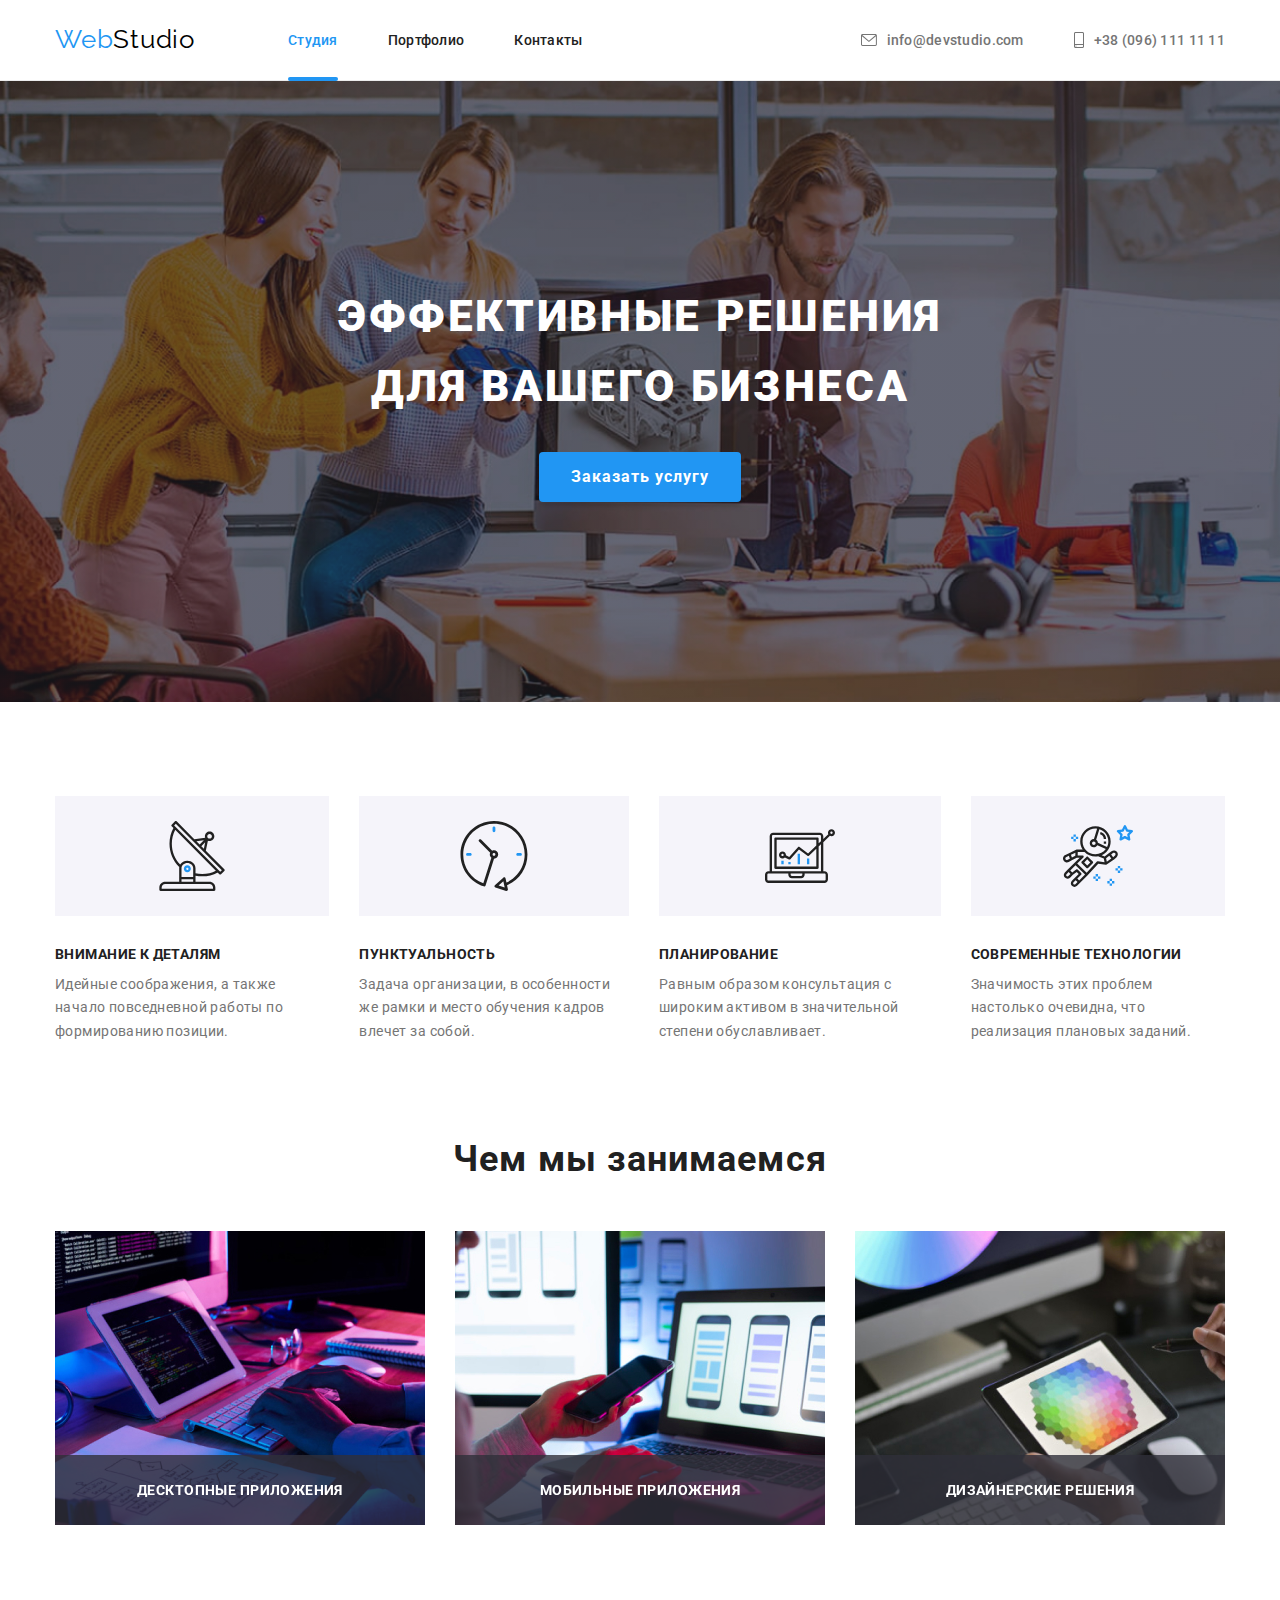
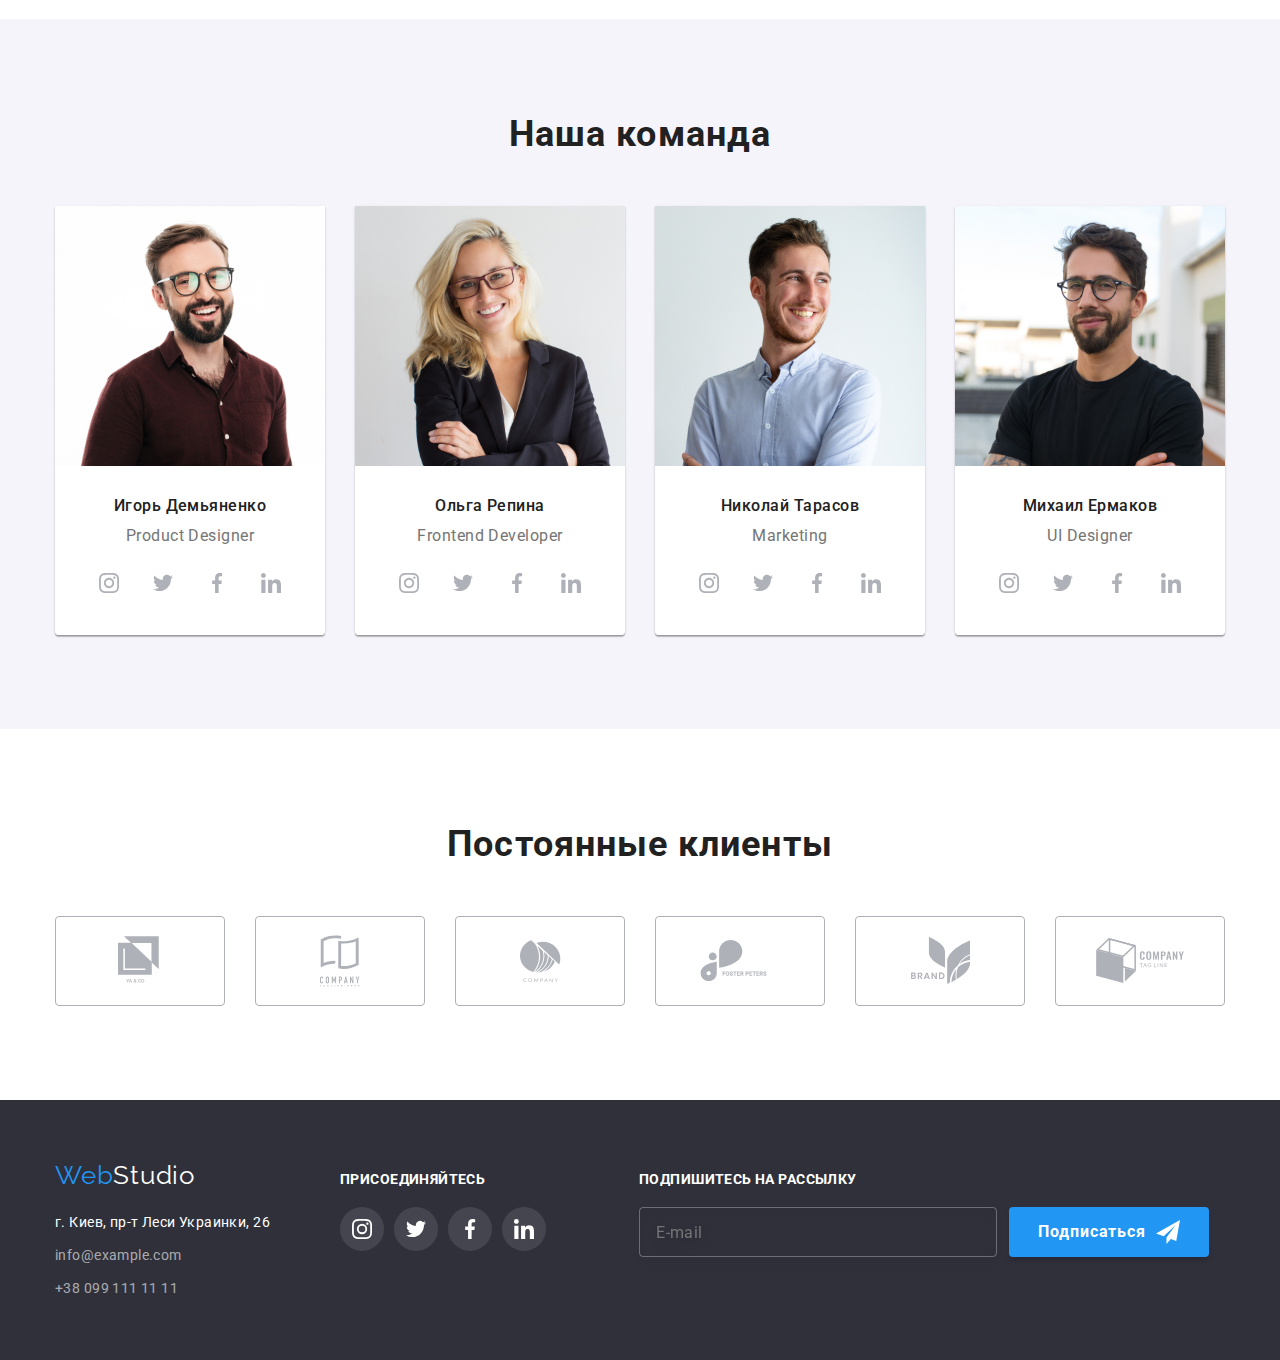
==== commit d3f0d26e: "Add files via upload" ====
--- a/index.html
+++ b/index.html
@@ -183,7 +183,7 @@
 
                             <h3 class="modal_title">Оставьте свои данные, мы вам перезвоним</h3>
 
-                            <form class="modal_form">
+                            <form class="modal_form" id="modal-form">
 
                                 <label class="form_element">
                                     Имя
@@ -192,7 +192,7 @@
                                         <svg class="element_icon">
                                             <use href="./images/symbol-defs.svg#person-icon"></use>
                                         </svg>
-                                        <input class="form_input" type="name" name="user-name" placeholder="">
+                                        <input class="form_input" type="name" name="user-name" placeholder="" id="name">
 
                                     </div>
                                 </label>
@@ -204,7 +204,7 @@
                                         <svg class="element_icon">
                                             <use href="./images/symbol-defs.svg#phone-icon"></use>
                                         </svg>
-                                        <input class="form_input" type="tel" name="phone-number" placeholder="">
+                                        <input class="form_input" type="tel" name="phone-number" placeholder="" id="telephone">
 
                                     </div>
                                 </label>
@@ -216,14 +216,14 @@
                                         <svg class="element_icon">
                                             <use href="./images/symbol-defs.svg#envelope-icon"></use>
                                         </svg>
-                                        <input class="form_input" type="email" name="email" placeholder="">
+                                        <input class="form_input" type="email" name="email" placeholder="" id="email">
 
                                     </div>
                                 </label>
 
                                 <label class="form_element">
                                     Комментарий
-                                    <textarea class="form_comment" name="commnent" rows placeholder="Введите текст"></textarea>
+                                    <textarea class="form_comment" name="commnent" rows placeholder="Введите текст" id="comment"></textarea>
                                 </label>
 
                                 <label class="modal_consent">
@@ -702,6 +702,7 @@
 
     <script src="./js/modal.js"></script>
     <script src="./js/menu.js"></script>
+    <script src="./js/modal-saves.js"></script>
 
 </body>
 </html>--- a/css/main.min.css
+++ b/css/main.min.css
@@ -1,2 +1,2 @@
-*,::after,::before{-webkit-box-sizing:border-box;box-sizing:border-box}:root{-moz-tab-size:4;-o-tab-size:4;tab-size:4}html{line-height:1.15;-webkit-text-size-adjust:100%}body{margin:0}body{font-family:system-ui,-apple-system,'Segoe UI',Roboto,Helvetica,Arial,sans-serif,'Apple Color Emoji','Segoe UI Emoji'}hr{height:0;color:inherit}abbr[title]{-webkit-text-decoration:underline dotted;text-decoration:underline dotted}b,strong{font-weight:bolder}code,kbd,pre,samp{font-family:ui-monospace,SFMono-Regular,Consolas,'Liberation Mono',Menlo,monospace;font-size:1em}small{font-size:80%}sub,sup{font-size:75%;line-height:0;position:relative;vertical-align:baseline}sub{bottom:-.25em}sup{top:-.5em}table{text-indent:0;border-color:inherit}button,input,optgroup,select,textarea{font-family:inherit;font-size:100%;line-height:1.15;margin:0}button,select{text-transform:none}[type=button],[type=reset],[type=submit],button{-webkit-appearance:button}::-moz-focus-inner{border-style:none;padding:0}:-moz-focusring{outline:1px dotted ButtonText}:-moz-ui-invalid{box-shadow:none}legend{padding:0}progress{vertical-align:baseline}::-webkit-inner-spin-button,::-webkit-outer-spin-button{height:auto}[type=search]{-webkit-appearance:textfield;outline-offset:-2px}::-webkit-search-decoration{-webkit-appearance:none}::-webkit-file-upload-button{-webkit-appearance:button;font:inherit}summary{display:list-item}body{color:#000;font-family:'Roboto', sans-serif;margin:0}body.modal-open{overflow:hidden}ul{margin:0;padding:0;list-style:none}button{font-family:inherit}img{display:block}.section{padding:60px 0 60px 0}@media (min-width: 1200px){.section{padding:94px 0}}.container{margin:0 auto;padding:0 15px;width:100%}@media (min-width: 480px) and (max-width: 767px){.container{max-width:480px}}@media (min-width: 768px){.container{width:768px}}@media (min-width: 1200px){.container{width:1200px}}.header{-webkit-box-sizing:border-box;box-sizing:border-box;border-bottom:1px solid #ececec;padding:0 15px}.header_flex{display:-webkit-box;display:-ms-flexbox;display:flex;height:80px}.logo{font-size:24px;color:#000;text-decoration:none;font-family:'Raleway', sans-serif;letter-spacing:0.03em;line-height:1.2}@media (min-width: 1200px){.logo{font-size:26px}}.logo-web{color:#2196f3}.logo-studio{color:#fff}.navigation{display:-webkit-box;display:-ms-flexbox;display:flex;-webkit-box-align:center;-ms-flex-align:center;align-items:center;width:100%}@media (min-width: 1200px){.navigation{width:-webkit-fit-content;width:-moz-fit-content;width:fit-content}}.menu-button{margin-left:auto;padding:0;border:none;background:transparent;z-index:2;width:40px;height:40px;-webkit-transition-property:fill;transition-property:fill;-webkit-transition-duration:250ms;transition-duration:250ms;-webkit-transition-timing-function:cubic-bezier(0.4, 0, 0.2, 1);transition-timing-function:cubic-bezier(0.4, 0, 0.2, 1)}.menu-button:hover,.menu-button:focus{fill:#2196f3}@media (min-width: 768px){.menu-button{display:none}}.menu-button .icon-cross{display:none}.menu-button.is-open .icon-cross{display:block}.menu-button.is-open .icon-menu{display:none}.pages{display:none;margin-left:88px}@media (min-width: 768px){.pages{display:-webkit-box;display:-ms-flexbox;display:flex}}@media (min-width: 1200px){.pages{margin-left:93px}}.pages_item{position:relative}.pages_item:not(:first-child){margin-left:50px}.pages_item::after{content:'';display:-webkit-box;display:-ms-flexbox;display:flex;opacity:0;background:#2196f3;border-radius:2px;width:100%;height:4px;margin-top:27.5px;position:absolute;-webkit-transition-property:opacity;transition-property:opacity;-webkit-transition-duration:250ms;transition-duration:250ms;-webkit-transition-timing-function:cubic-bezier(0.4, 0, 0.2, 1);transition-timing-function:cubic-bezier(0.4, 0, 0.2, 1)}.pages_item:hover::after,.pages_item:focus::after{opacity:1}.pages_item-active::after{opacity:1}.navigation_link{color:#212121;font-weight:500;font-size:14px;text-decoration:none;letter-spacing:0.02em;line-height:1.15;padding:15px 0;-webkit-transition-property:color;transition-property:color;-webkit-transition-duration:250ms;transition-duration:250ms;-webkit-transition-timing-function:cubic-bezier(0.4, 0, 0.2, 1);transition-timing-function:cubic-bezier(0.4, 0, 0.2, 1)}.navigation_link:hover,.navigation_link:focus{color:#2196f3}.navigation_link-active{color:#2196f3}.contacts{display:none}@media (min-width: 768px){.contacts{display:block}}@media (min-width: 1200px){.contacts{display:-webkit-box;display:-ms-flexbox;display:flex;margin-left:auto}}@media (min-width: 1200px){.contacts_item{display:-webkit-box;display:-ms-flexbox;display:flex;vertical-align:middle}}@media (min-width: 1200px){.contacts_item:not(:first-child){margin-left:50px}}.contacts_link{display:-webkit-box;display:-ms-flexbox;display:flex;color:#757575;fill:#757575;font-weight:500;font-size:12px;text-decoration:none;letter-spacing:0.02em;line-height:1.15;padding:10px 0 10px 0;-webkit-box-align:center;-ms-flex-align:center;align-items:center;-webkit-transition-property:color, fill;transition-property:color, fill;-webkit-transition-duration:250ms;transition-duration:250ms;-webkit-transition-timing-function:cubic-bezier(0.4, 0, 0.2, 1);transition-timing-function:cubic-bezier(0.4, 0, 0.2, 1)}@media (min-width: 1200px){.contacts_link{font-size:14px}}.contacts_link:hover,.contacts_link:focus{color:#2196f3;fill:#2196f3}.contacts_icon{margin-right:10px}.contacts_icon-envelope{width:16px;height:12px}.contacts_icon-smartphone{width:10px;height:16px}.hero{display:-webkit-box;display:-ms-flexbox;display:flex;-webkit-box-align:center;-ms-flex-align:center;align-items:center;background:-webkit-gradient(linear, left top, left bottom, from(rgba(47,48,58,0.4)), to(rgba(47,48,58,0.4))),url(../images/hero-bg.jpg);background:linear-gradient(rgba(47,48,58,0.4), rgba(47,48,58,0.4)),url(../images/hero-bg.jpg);background-color:#2f303a;background-repeat:no-repeat;background-size:cover;background-position:center;text-align:center;padding:200px 0}@media (min-device-pixel-ratio: 2), (-webkit-min-device-pixel-ratio: 2), (min-resolution: 192dpi), (min-resolution: 2dppx){.hero .hero{background-image:url("../images/hero-bg@2x.jpg")}}.hero_title{margin:0;margin-bottom:30px;font-size:26px;line-height:1.6;font-weight:900;text-transform:uppercase;letter-spacing:0.06em;color:#fff}@media (min-width: 1200px){.hero_title{font-size:44px}}.hero_button{display:inline-block;cursor:pointer;font-size:16px;font-weight:700;line-height:1.875;color:#fff;text-decoration:none;letter-spacing:0.06em;background-color:#2196f3;-webkit-box-shadow:0px 4px 4px rgba(0,0,0,0.15);box-shadow:0px 4px 4px rgba(0,0,0,0.15);border-radius:4px;border:none;padding:10px 32px;-webkit-transition-property:background;transition-property:background;-webkit-transition-duration:250ms;transition-duration:250ms;-webkit-transition-timing-function:cubic-bezier(0.4, 0, 0.2, 1);transition-timing-function:cubic-bezier(0.4, 0, 0.2, 1)}.hero_button:hover,.hero_button:focus{background:#188ce8}.backdrop{position:fixed;top:0;left:0;width:100%;height:100%;background:rgba(0,0,0,0.2);z-index:2;overflow-y:scroll}.backdrop.is-hidden{opacity:0;pointer-events:none}.modal{position:absolute;top:50%;left:50%;-webkit-transform:translate(-50%, -50%);transform:translate(-50%, -50%);width:calc(100% - 30px);padding:40px;background:#fff;-webkit-box-shadow:0px 1px 3px rgba(0,0,0,0.12),0px 1px 1px rgba(0,0,0,0.14),0px 2px 1px rgba(0,0,0,0.2);box-shadow:0px 1px 3px rgba(0,0,0,0.12),0px 1px 1px rgba(0,0,0,0.14),0px 2px 1px rgba(0,0,0,0.2);border-radius:4px}@media (min-width: 480px) and (max-width: 1199px){.modal{max-width:450px}}@media (min-width: 1200px){.modal{width:528px}}.modal_close{position:absolute;top:8px;right:8px;display:-webkit-box;display:-ms-flexbox;display:flex;-webkit-box-pack:center;-ms-flex-pack:center;justify-content:center;-webkit-box-align:center;-ms-flex-align:center;align-items:center;width:30px;height:30px;border-radius:50%;background:#fff;border:1px solid rgba(0,0,0,0.1);cursor:pointer}.modal_close-icon{width:18px;height:18px;fill:#000;-webkit-transition-property:fill, -webkit-transform;transition-property:fill, -webkit-transform;transition-property:fill, transform;transition-property:fill, transform, -webkit-transform;-webkit-transition-duration:250ms;transition-duration:250ms;-webkit-transition-timing-function:cubic-bezier(0.4, 0, 0.2, 1);transition-timing-function:cubic-bezier(0.4, 0, 0.2, 1)}.modal_close:hover .modal_close-icon{-webkit-transform:rotate(90deg);transform:rotate(90deg);fill:#2196f3}.modal_title{font-weight:bold;font-size:20px;line-height:1.5;text-align:center;letter-spacing:0.03em;margin:0;color:#212121}.modal_form{display:-webkit-box;display:-ms-flexbox;display:flex;-webkit-box-orient:vertical;-webkit-box-direction:normal;-ms-flex-direction:column;flex-direction:column;text-align:left;-webkit-box-pack:center;-ms-flex-pack:center;justify-content:center;margin-top:12px}.form_element{display:-webkit-box;display:-ms-flexbox;display:flex;-webkit-box-orient:vertical;-webkit-box-direction:normal;-ms-flex-direction:column;flex-direction:column;font-size:12px;line-height:1.16;letter-spacing:0.01em;color:#757575}.form_element:not(:nth-child(4)){margin-bottom:10px}.input-box{position:relative;margin-top:4px;height:40px}.element_icon{position:absolute;top:50%;left:15px;-webkit-transform:translateY(-50%);transform:translateY(-50%);width:18px;height:18px;fill:#212121;-webkit-transition-property:fill;transition-property:fill;-webkit-transition-duration:250ms;transition-duration:250ms;-webkit-transition-timing-function:cubic-bezier(0.4, 0, 0.2, 1);transition-timing-function:cubic-bezier(0.4, 0, 0.2, 1)}.input-box:focus-within .element_icon{fill:#2196f3}.form_input{display:-webkit-box;display:-ms-flexbox;display:flex;-webkit-box-align:center;-ms-flex-align:center;align-items:center;padding-left:42px;width:100%;height:100%;outline:none;border:1px solid rgba(33,33,33,0.2);border-radius:4px;-webkit-transition-property:border;transition-property:border;-webkit-transition-duration:250ms;transition-duration:250ms;-webkit-transition-timing-function:cubic-bezier(0.4, 0, 0.2, 1);transition-timing-function:cubic-bezier(0.4, 0, 0.2, 1)}.input-box:focus-within .form_input{border:1px solid #2196f3}.form_comment{width:100%;padding:12px 16px;border:1px solid rgba(33,33,33,0.2);border-radius:4px;margin-top:4px;resize:none;height:120px;font-family:Roboto;font-size:12px;line-height:1.16;letter-spacing:0.01em;outline:none;-webkit-transition-property:border;transition-property:border;-webkit-transition-duration:250ms;transition-duration:250ms;-webkit-transition-timing-function:cubic-bezier(0.4, 0, 0.2, 1);transition-timing-function:cubic-bezier(0.4, 0, 0.2, 1)}.form_comment::-webkit-input-placeholder{font-family:Roboto;font-size:12px;line-height:1.16;letter-spacing:0.01em;color:#757575;opacity:0.5}.form_comment:-ms-input-placeholder{font-family:Roboto;font-size:12px;line-height:1.16;letter-spacing:0.01em;color:#757575;opacity:0.5}.form_comment::-ms-input-placeholder{font-family:Roboto;font-size:12px;line-height:1.16;letter-spacing:0.01em;color:#757575;opacity:0.5}.form_comment::placeholder{font-family:Roboto;font-size:12px;line-height:1.16;letter-spacing:0.01em;color:#757575;opacity:0.5}.form_comment:focus-within{border:1px solid #2196f3}.modal_consent{position:relative;display:-webkit-box;display:-ms-flexbox;display:flex;-ms-flex-wrap:wrap;flex-wrap:wrap;-webkit-box-pack:center;-ms-flex-pack:center;justify-content:center;margin-top:20px;padding-left:20px;font-size:12px;line-height:1.71;letter-spacing:0.03em;color:#757575}@media (min-width: 1200px){.modal_consent{font-size:14px}}.modal_consent>.consent_link{color:#2196f3;padding-left:6px}@media (min-width: 1200px){.modal_consent>.consent_link{padding-left:7px}}.consent_input{position:absolute;-webkit-appearance:none;-moz-appearance:none;appearance:none;text-align:center}.check-box{position:absolute;top:50%;left:0;-webkit-transform:translateY(-50%);transform:translateY(-50%);cursor:pointer;width:16px;height:15px;border-radius:4px;border:2px solid #212121}@media (min-width: 1200px){.check-box{left:10px}}.consent_input:checked+.check-box{background-image:url(../images/modal-form-icons/check.svg);background-color:#2196f3;border:none}.consent-text{margin:0;text-align:center}.modal_submit{width:200px;height:50px;font-weight:bold;font-size:16px;line-height:1.87;cursor:pointer;display:-webkit-box;display:-ms-flexbox;display:flex;-webkit-box-align:center;-ms-flex-align:center;align-items:center;-webkit-box-pack:center;-ms-flex-pack:center;justify-content:center;letter-spacing:0.06em;border:none;border-radius:4px;margin-top:30px;margin-left:auto;margin-right:auto;color:#ffffff;background-color:#2196f3;-webkit-box-shadow:0px 4px 4px rgba(0,0,0,0.15);box-shadow:0px 4px 4px rgba(0,0,0,0.15);-webkit-transition-property:background-color;transition-property:background-color;-webkit-transition-duration:250ms;transition-duration:250ms;-webkit-transition-timing-function:cubic-bezier(0.4, 0, 0.2, 1);transition-timing-function:cubic-bezier(0.4, 0, 0.2, 1)}.modal_submit:hover,.modal_submit:focus{background-color:#188ce8}@media (min-width: 768px){.qualities{display:-ms-grid;display:grid;-ms-grid-columns:1fr 1fr;grid-template-columns:1fr 1fr;grid-gap:30px}}@media (min-width: 1200px){.qualities{display:-webkit-box;display:-ms-flexbox;display:flex}}.qualities_item{width:100%}@media (min-width: 768px){.qualities_item{width:auto}}.qualities_item:not(:last-child){margin-bottom:30px}@media (min-width: 768px){.qualities_item:not(:last-child){margin-bottom:0}}.qualities_icon-box{display:-webkit-box;display:-ms-flexbox;display:flex;height:120px;background-color:#f5f4fa;margin-bottom:30px;background-size:70px;-webkit-box-align:center;-ms-flex-align:center;align-items:center;-webkit-box-pack:center;-ms-flex-pack:center;justify-content:center}.qualities_icon{width:70px;height:70px}.qualities_title{font-size:14px;line-height:1.2;font-weight:700;color:#212121;letter-spacing:0.03em;text-transform:uppercase;text-align:center;margin:0;margin-bottom:10px}@media (min-width: 768px){.qualities_title{text-align:start}}.qualities_description{font-size:14px;color:#757575;line-height:1.7;letter-spacing:0.03em;margin:0}.services{padding-top:0;display:none}@media (min-width: 1200px){.services{display:-webkit-box;display:-ms-flexbox;display:flex;-webkit-box-pack:center;-ms-flex-pack:center;justify-content:center}}.services_title{font-weight:700;font-size:36px;line-height:1.2;text-align:center;letter-spacing:0.03em;color:#212121;margin-bottom:50px;margin-top:0}.services_list{display:-webkit-box;display:-ms-flexbox;display:flex}.services_item{position:relative;overflow:hidden;z-index:1}.services_item:not(:last-child){margin-right:30px}.service_label{font-style:normal;font-weight:bold;font-size:14px;line-height:1.15;text-align:center;letter-spacing:0.03em;text-transform:uppercase;margin:0;color:#fff;position:absolute;bottom:0;left:0;right:0;padding:27px 0;background:rgba(47,48,58,0.8)}.team{background-color:#f5f4fa}.team_title{font-weight:700;font-size:28px;line-height:1.2;text-align:center;letter-spacing:0.03em;color:#212121;margin:0}@media (min-width: 1200px){.team_title{font-size:36px}}.team_list{margin-top:50px}@media (min-width: 768px){.team_list{display:-ms-grid;display:grid;grid-gap:30px;-ms-grid-columns:1fr 1fr;grid-template-columns:1fr 1fr}}@media (min-width: 1200px){.team_list{display:-webkit-box;display:-ms-flexbox;display:flex}}.team_item{-webkit-box-shadow:0px 1px 3px rgba(0,0,0,0.12),0px 1px 1px rgba(0,0,0,0.14),0px 2px 1px rgba(0,0,0,0.2);box-shadow:0px 1px 3px rgba(0,0,0,0.12),0px 1px 1px rgba(0,0,0,0.14),0px 2px 1px rgba(0,0,0,0.2);border-radius:0px 0px 4px 4px;width:100%}.team_item:not(:last-child){margin-bottom:30px}@media (min-width: 768px){.team_item:not(:last-child){margin-bottom:0}}.team_item>img{width:100%}.team_item-footer{background-color:#fff;padding:30px 0 30px 0;text-align:center;border-bottom-left-radius:4px;border-bottom-right-radius:4px}.member{font-weight:500;font-size:16px;line-height:1.2;letter-spacing:0.03em;color:#212121;margin:0}.member-position{font-size:16px;line-height:1.2;letter-spacing:0.03em;color:#757575;margin:10px 0 0 0}.team_social-list{display:-webkit-box;display:-ms-flexbox;display:flex;-webkit-box-pack:center;-ms-flex-pack:center;justify-content:center;margin-top:16px}.team_social-item:not(:last-child){margin-right:10px}.social_link{display:-webkit-box;display:-ms-flexbox;display:flex;width:44px;height:44px;border-radius:50%;-webkit-box-pack:center;-ms-flex-pack:center;justify-content:center;-webkit-box-align:center;-ms-flex-align:center;align-items:center;fill:#afb1b8;-webkit-transition-property:background-color, fill;transition-property:background-color, fill;-webkit-transition-duration:250ms;transition-duration:250ms;-webkit-transition-timing-function:cubic-bezier(0.4, 0, 0.2, 1);transition-timing-function:cubic-bezier(0.4, 0, 0.2, 1)}.social_link:hover,.social_link:focus{background-color:#2196f3;fill:#fff}.social_icon{width:20px;height:20px}.clients_title{color:#212121;font-weight:bold;font-size:28px;line-height:1.2;text-align:center;letter-spacing:0.03em;margin:0;margin-bottom:50px}@media (min-width: 1200px){.clients_title{font-size:36px}}.clients_list{display:-ms-grid;display:grid;grid-gap:30px;-ms-grid-columns:1fr 1fr;grid-template-columns:1fr 1fr}@media (min-width: 768px){.clients_list{-ms-grid-columns:1fr 1fr 1fr;grid-template-columns:1fr 1fr 1fr}}@media (min-width: 1200px){.clients_list{display:-webkit-box;display:-ms-flexbox;display:flex}}.clients_item{width:100%}.clients_link{display:-webkit-box;display:-ms-flexbox;display:flex;-webkit-box-pack:center;-ms-flex-pack:center;justify-content:center;-webkit-box-align:center;-ms-flex-align:center;align-items:center;height:90px;border:1px solid #afb1b8;border-radius:4px;fill:#afb1b8;-webkit-transition-property:border, fill;transition-property:border, fill;-webkit-transition-duration:250ms;transition-duration:250ms;-webkit-transition-timing-function:cubic-bezier(0.4, 0, 0.2, 1);transition-timing-function:cubic-bezier(0.4, 0, 0.2, 1)}.clients_link:hover,.clients_link:focus{border:1px solid #2196f3;fill:#2196f3}.logo-1{width:45px;height:50px}.logo-2{width:40px;height:52px}.logo-3{width:41px;height:42.6px}.logo-4{width:80px;height:42px}.logo-5{width:59px;height:47px}.logo-6{width:88.5px;height:45.5px}.footer{background-color:#2f303a;display:-webkit-box;display:-ms-flexbox;display:flex;padding-bottom:60px;padding-top:60px}@media (min-width: 768px){.footer-flex{display:-webkit-box;display:-ms-flexbox;display:flex;-webkit-box-pack:center;-ms-flex-pack:center;justify-content:center;-webkit-box-align:baseline;-ms-flex-align:baseline;align-items:baseline}}.footer-box{display:-webkit-box;display:-ms-flexbox;display:flex;-webkit-box-orient:vertical;-webkit-box-direction:normal;-ms-flex-direction:column;flex-direction:column;text-align:center;-webkit-box-pack:center;-ms-flex-pack:center;justify-content:center}.footer-box-title{font-weight:bold;font-style:normal;font-size:14px;line-height:1.15;letter-spacing:0.03em;text-transform:uppercase;color:#fff;margin:0;margin-bottom:20px}.media-box{margin-top:60px}@media (min-width: 768px){.media-box{margin-left:165px;margin-top:0}}@media (min-width: 1200px){.media-box{margin-left:70px}}.email-box{margin-top:60px}@media (min-width: 1200px){.footer-flex{width:-webkit-fit-content;width:-moz-fit-content;width:fit-content}.footer-box{text-align:start}.email-box{margin-top:0;margin-left:93px;width:-webkit-fit-content;width:-moz-fit-content;width:fit-content}.footer>.container{display:-webkit-box;display:-ms-flexbox;display:flex;-webkit-box-align:baseline;-ms-flex-align:baseline;align-items:baseline}}.address{margin-top:20px}.address_item:not(:first-child){margin-top:9px}.address_street{margin:0;color:#fff;font-size:14px;font-style:normal;line-height:1.7;letter-spacing:0.03em}.address_contact{color:rgba(255,255,255,0.6);font-size:14px;font-style:normal;text-decoration:none;line-height:1.7;letter-spacing:0.03em}.media-list{display:-webkit-box;display:-ms-flexbox;display:flex;-webkit-box-pack:center;-ms-flex-pack:center;justify-content:center}.media_item{display:block;width:44px;height:44px;background-color:rgba(255,255,255,0.1);background-size:20px;background-repeat:no-repeat;background-position:center;border-radius:50%;-webkit-transition-property:background-color;transition-property:background-color;-webkit-transition-duration:250ms;transition-duration:250ms;-webkit-transition-timing-function:cubic-bezier(0.4, 0, 0.2, 1);transition-timing-function:cubic-bezier(0.4, 0, 0.2, 1)}.media_item:hover,.media_item:focus{background-color:#2196f3}.media_icon-instagram{background-image:url(../images/media-icons/instagram.svg);margin-right:10px}.media_icon-twitter{background-image:url(../images/media-icons/twitter.svg);margin-right:10px}.media_icon-facebook{background-image:url(../images/media-icons/facebook.svg);margin-right:10px}.media_icon-linkedin{background-image:url(../images/media-icons/linkedin.svg)}.email-input{display:-webkit-box;display:-ms-flexbox;display:flex;-webkit-box-align:center;-ms-flex-align:center;align-items:center;padding-left:16px;margin:auto;width:100%;max-width:450px;height:50px;font-size:16px;line-height:1.25;letter-spacing:0.03em;color:rgba(255,255,255,0.6);background:transparent;border:1px solid rgba(255,255,255,0.3);-webkit-filter:drop-shadow(0px 4px 4px rgba(0,0,0,0.15));filter:drop-shadow(0px 4px 4px rgba(0,0,0,0.15));border-radius:4px}@media (min-width: 1200px){.email-input{width:358px}}.subscription-button{display:-webkit-box;display:-ms-flexbox;display:flex;-webkit-box-align:center;-ms-flex-align:center;align-items:center;-webkit-box-pack:center;-ms-flex-pack:center;justify-content:center;letter-spacing:0.06em;margin:20px auto 0 auto;width:200px;height:50px;cursor:pointer;background-color:#2196f3;border:none;-webkit-box-shadow:0px 4px 4px rgba(0,0,0,0.15);box-shadow:0px 4px 4px rgba(0,0,0,0.15);border-radius:4px;font-weight:bold;font-size:16px;line-height:1.87;color:#fff;-webkit-transition-property:background;transition-property:background;-webkit-transition-duration:250ms;transition-duration:250ms;-webkit-transition-timing-function:cubic-bezier(0.4, 0, 0.2, 1);transition-timing-function:cubic-bezier(0.4, 0, 0.2, 1)}.subscription-button:hover,.subscription-button:focus{background:#188ce8}.icon-send{width:24px;height:24px;margin-left:10px;fill:#fff}@media (min-width: 1200px){.subscription-form{display:-webkit-box;display:-ms-flexbox;display:flex}.subscription-button{margin:0;margin-left:12px}}.filters{display:-webkit-box;display:-ms-flexbox;display:flex;-ms-flex-wrap:wrap;flex-wrap:wrap}@media (min-width: 768px){.filters{-webkit-box-pack:center;-ms-flex-pack:center;justify-content:center}}@media (max-width: 767px){.filters_item{padding:7.5px 4px}}@media (min-width: 768px){.filters_item:not(:last-child){margin-right:8px}}.filter_button{font-weight:500;font-size:16px;line-height:1.6;text-align:center;letter-spacing:0.03em;color:#212121;border:none;border-radius:4px;padding:6px 22px;background-color:#f5f4fa;-webkit-transition-property:color, background-color, -webkit-box-shadow;transition-property:color, background-color, -webkit-box-shadow;transition-property:color, background-color, box-shadow;transition-property:color, background-color, box-shadow, -webkit-box-shadow;-webkit-transition-duration:250ms;transition-duration:250ms;-webkit-transition-timing-function:cubic-bezier(0.4, 0, 0.2, 1);transition-timing-function:cubic-bezier(0.4, 0, 0.2, 1)}.filter_button:hover,.filter_button:focus{color:#fff;background-color:#2196f3;-webkit-box-shadow:0px 3px 1px rgba(0,0,0,0.1),0px 1px 2px rgba(0,0,0,0.08),0px 2px 2px rgba(0,0,0,0.12);box-shadow:0px 3px 1px rgba(0,0,0,0.1),0px 1px 2px rgba(0,0,0,0.08),0px 2px 2px rgba(0,0,0,0.12)}.cards{margin-top:calc(40px - 7.5px)}@media (min-width: 768px){.cards{margin-top:30px;display:-ms-grid;display:grid;grid-gap:30px;-ms-grid-columns:1fr 1fr;grid-template-columns:1fr 1fr}}.cards .cards_link{text-decoration:none}@media (min-width: 1200px){.cards{-ms-grid-columns:1fr 1fr 1fr;grid-template-columns:1fr 1fr 1fr;margin-top:50px}}.card{position:relative;overflow:hidden;width:100%;-webkit-transition-property:-webkit-box-shadow;transition-property:-webkit-box-shadow;transition-property:box-shadow;transition-property:box-shadow, -webkit-box-shadow;-webkit-transition-duration:250ms;transition-duration:250ms;-webkit-transition-timing-function:cubic-bezier(0.4, 0, 0.2, 1);transition-timing-function:cubic-bezier(0.4, 0, 0.2, 1)}.card:hover,.card:focus{-webkit-box-shadow:0px 1px 1px rgba(0,0,0,0.12),0px 4px 4px rgba(0,0,0,0.06),1px 4px 6px rgba(0,0,0,0.16);box-shadow:0px 1px 1px rgba(0,0,0,0.12),0px 4px 4px rgba(0,0,0,0.06),1px 4px 6px rgba(0,0,0,0.16)}.card:not(:first-child){margin-top:30px}@media (min-width: 768px){.card:not(:first-child){margin:0}}.card_img{width:100%}.card_title{font-weight:700;font-size:18px;line-height:2;letter-spacing:0.06em;color:#212121;margin:0}.card_description{font-size:16px;line-height:1.875;letter-spacing:0.03em;color:#757575;margin:4px 0 0 0}.card_footer{position:relative;background-color:#fff;border:1px solid #eee;border-top:none;padding:20px 24px;height:auto}@media (min-width: 768px) and (max-width: 1199.9px){.card_footer.bugged-footer{height:146.6px}}.card_overlay{position:absolute;top:0;bottom:110px;left:0;padding:63px 24px;background:rgba(33,150,243,0.9);-webkit-transform:translatey(100%);transform:translatey(100%);-webkit-transition-property:-webkit-transform;transition-property:-webkit-transform;transition-property:transform;transition-property:transform, -webkit-transform;-webkit-transition-duration:250ms;transition-duration:250ms;-webkit-transition-timing-function:cubic-bezier(0.4, 0, 0.2, 1);transition-timing-function:cubic-bezier(0.4, 0, 0.2, 1)}.card:hover .card_overlay,.card:focus .card_overlay{-webkit-transform:translatey(0);transform:translatey(0)}.overlay_text{font-size:18px;line-height:1.56;letter-spacing:0.03em;margin:0;color:#fff}.menu-container{position:fixed;top:0;left:0;right:0;bottom:0;overflow-y:scroll;overflow-x:hidden;z-index:1;display:-webkit-box;display:-ms-flexbox;display:flex;-webkit-box-orient:vertical;-webkit-box-direction:normal;-ms-flex-direction:column;flex-direction:column;padding-top:48px;padding-bottom:48px;padding-left:40px;background:#fff;opacity:0;pointer-events:none}.menu-container.is-open{opacity:1;pointer-events:all}.menu_item:not(:first-child){margin-top:28px}.menu_pages{font-weight:500;font-size:40px;line-height:1.2;letter-spacing:0.02em;text-decoration:none;color:#212121;-webkit-transition-property:color;transition-property:color;-webkit-transition-duration:250ms;transition-duration:250ms;-webkit-transition-timing-function:cubic-bezier(0.4, 0, 0.2, 1);transition-timing-function:cubic-bezier(0.4, 0, 0.2, 1)}.menu_pages:hover,.menu_pages:focus{color:#2196f3}.menu_contact-phone{font-weight:500;font-size:34px;line-height:1.2;text-decoration:none;letter-spacing:0.02em;color:#2196f3}.menu_contact-mail{font-weight:500;font-size:24px;line-height:28px;letter-spacing:0.02em;text-decoration:none;margin-top:32px;color:#757575}.menu-list{margin-top:auto}.contact_item-mail{margin-top:32px}.menu_media{bottom:48px;margin-top:64px;display:-webkit-box;display:-ms-flexbox;display:flex;-ms-flex-wrap:wrap;flex-wrap:wrap}.menu_media-item:not(:last-child){border-right:1px solid rgba(33,33,33,0.2)}.menu_media-item:not(:first-child){padding:0 10px}.menu_media-item:first-child{padding-right:10px}.menu_media-link{font-weight:500;font-size:18px;line-height:1.2;letter-spacing:0.02em;text-decoration:none;color:#2196f3}
+*,::after,::before{-webkit-box-sizing:border-box;box-sizing:border-box}:root{-moz-tab-size:4;-o-tab-size:4;tab-size:4}html{line-height:1.15;-webkit-text-size-adjust:100%}body{margin:0}body{font-family:system-ui,-apple-system,'Segoe UI',Roboto,Helvetica,Arial,sans-serif,'Apple Color Emoji','Segoe UI Emoji'}hr{height:0;color:inherit}abbr[title]{-webkit-text-decoration:underline dotted;text-decoration:underline dotted}b,strong{font-weight:bolder}code,kbd,pre,samp{font-family:ui-monospace,SFMono-Regular,Consolas,'Liberation Mono',Menlo,monospace;font-size:1em}small{font-size:80%}sub,sup{font-size:75%;line-height:0;position:relative;vertical-align:baseline}sub{bottom:-.25em}sup{top:-.5em}table{text-indent:0;border-color:inherit}button,input,optgroup,select,textarea{font-family:inherit;font-size:100%;line-height:1.15;margin:0}button,select{text-transform:none}[type=button],[type=reset],[type=submit],button{-webkit-appearance:button}::-moz-focus-inner{border-style:none;padding:0}:-moz-focusring{outline:1px dotted ButtonText}:-moz-ui-invalid{box-shadow:none}legend{padding:0}progress{vertical-align:baseline}::-webkit-inner-spin-button,::-webkit-outer-spin-button{height:auto}[type=search]{-webkit-appearance:textfield;outline-offset:-2px}::-webkit-search-decoration{-webkit-appearance:none}::-webkit-file-upload-button{-webkit-appearance:button;font:inherit}summary{display:list-item}html{scroll-behavior:smooth}body{color:#000;font-family:'Roboto', sans-serif;margin:0}body.modal-open{overflow:hidden}ul{margin:0;padding:0;list-style:none}button{font-family:inherit}img{display:block}.section{padding:60px 0 60px 0}@media (min-width: 1200px){.section{padding:94px 0}}.container{margin:0 auto;padding:0 15px;width:100%}@media (min-width: 480px) and (max-width: 767px){.container{max-width:480px}}@media (min-width: 768px){.container{width:768px}}@media (min-width: 1200px){.container{width:1200px}}.header{-webkit-box-sizing:border-box;box-sizing:border-box;border-bottom:1px solid #ececec;padding:0 15px}.header_flex{display:-webkit-box;display:-ms-flexbox;display:flex;height:80px}.logo{font-size:24px;color:#000;text-decoration:none;font-family:'Raleway', sans-serif;letter-spacing:0.03em;line-height:1.2}@media (min-width: 1200px){.logo{font-size:26px}}.logo-web{color:#2196f3}.logo-studio{color:#fff}.navigation{display:-webkit-box;display:-ms-flexbox;display:flex;-webkit-box-align:center;-ms-flex-align:center;align-items:center;width:100%}@media (min-width: 1200px){.navigation{width:-webkit-fit-content;width:-moz-fit-content;width:fit-content}}.menu-button{margin-left:auto;padding:0;border:none;background:transparent;z-index:2;width:40px;height:40px;-webkit-transition-property:fill;transition-property:fill;-webkit-transition-duration:250ms;transition-duration:250ms;-webkit-transition-timing-function:cubic-bezier(0.4, 0, 0.2, 1);transition-timing-function:cubic-bezier(0.4, 0, 0.2, 1)}.menu-button:hover,.menu-button:focus{fill:#2196f3}@media (min-width: 768px){.menu-button{display:none}}.menu-button .icon-cross{display:none}.menu-button.is-open .icon-cross{display:block}.menu-button.is-open .icon-menu{display:none}.pages{display:none;margin-left:88px}@media (min-width: 768px){.pages{display:-webkit-box;display:-ms-flexbox;display:flex}}@media (min-width: 1200px){.pages{margin-left:93px}}.pages_item{position:relative}.pages_item:not(:first-child){margin-left:50px}.pages_item::after{content:'';display:-webkit-box;display:-ms-flexbox;display:flex;opacity:0;background:#2196f3;border-radius:2px;width:100%;height:4px;margin-top:27.5px;position:absolute;-webkit-transition-property:opacity;transition-property:opacity;-webkit-transition-duration:250ms;transition-duration:250ms;-webkit-transition-timing-function:cubic-bezier(0.4, 0, 0.2, 1);transition-timing-function:cubic-bezier(0.4, 0, 0.2, 1)}.pages_item:hover::after,.pages_item:focus::after{opacity:1}.pages_item-active::after{opacity:1}.navigation_link{color:#212121;font-weight:500;font-size:14px;text-decoration:none;letter-spacing:0.02em;line-height:1.15;padding:15px 0;-webkit-transition-property:color;transition-property:color;-webkit-transition-duration:250ms;transition-duration:250ms;-webkit-transition-timing-function:cubic-bezier(0.4, 0, 0.2, 1);transition-timing-function:cubic-bezier(0.4, 0, 0.2, 1)}.navigation_link:hover,.navigation_link:focus{color:#2196f3}.navigation_link-active{color:#2196f3}.contacts{display:none}@media (min-width: 768px){.contacts{display:block}}@media (min-width: 1200px){.contacts{display:-webkit-box;display:-ms-flexbox;display:flex;margin-left:auto}}@media (min-width: 1200px){.contacts_item{display:-webkit-box;display:-ms-flexbox;display:flex;vertical-align:middle}}@media (min-width: 1200px){.contacts_item:not(:first-child){margin-left:50px}}.contacts_link{display:-webkit-box;display:-ms-flexbox;display:flex;color:#757575;fill:#757575;font-weight:500;font-size:12px;text-decoration:none;letter-spacing:0.02em;line-height:1.15;padding:10px 0 10px 0;-webkit-box-align:center;-ms-flex-align:center;align-items:center;-webkit-transition-property:color, fill;transition-property:color, fill;-webkit-transition-duration:250ms;transition-duration:250ms;-webkit-transition-timing-function:cubic-bezier(0.4, 0, 0.2, 1);transition-timing-function:cubic-bezier(0.4, 0, 0.2, 1)}@media (min-width: 1200px){.contacts_link{font-size:14px}}.contacts_link:hover,.contacts_link:focus{color:#2196f3;fill:#2196f3}.contacts_icon{margin-right:10px}.contacts_icon-envelope{width:16px;height:12px}.contacts_icon-smartphone{width:10px;height:16px}.hero{display:-webkit-box;display:-ms-flexbox;display:flex;-webkit-box-align:center;-ms-flex-align:center;align-items:center;background:-webkit-gradient(linear, left top, left bottom, from(rgba(47,48,58,0.4)), to(rgba(47,48,58,0.4))),url(../images/hero-bg.jpeg);background:linear-gradient(rgba(47,48,58,0.4), rgba(47,48,58,0.4)),url(../images/hero-bg.jpeg);background-color:#2f303a;background-repeat:no-repeat;background-size:cover;background-position:center;text-align:center;padding:200px 0}@media (min-device-pixel-ratio: 2), (-webkit-min-device-pixel-ratio: 2), (min-resolution: 192dpi), (min-resolution: 2dppx){.hero .hero{background-image:url("../images/hero-bg@2x.jpeg")}}.hero_title{margin:0;margin-bottom:30px;font-size:26px;line-height:1.6;font-weight:900;text-transform:uppercase;letter-spacing:0.06em;color:#fff}@media (min-width: 1200px){.hero_title{font-size:44px}}.hero_button{display:inline-block;cursor:pointer;font-size:16px;font-weight:700;line-height:1.875;color:#fff;text-decoration:none;letter-spacing:0.06em;background-color:#2196f3;-webkit-box-shadow:0px 4px 4px rgba(0,0,0,0.15);box-shadow:0px 4px 4px rgba(0,0,0,0.15);border-radius:4px;border:none;padding:10px 32px;-webkit-transition-property:background;transition-property:background;-webkit-transition-duration:250ms;transition-duration:250ms;-webkit-transition-timing-function:cubic-bezier(0.4, 0, 0.2, 1);transition-timing-function:cubic-bezier(0.4, 0, 0.2, 1)}.hero_button:hover,.hero_button:focus{background:#188ce8}.backdrop{position:fixed;top:0;left:0;width:100%;height:100%;background:rgba(0,0,0,0.2);z-index:2;overflow-y:scroll}.backdrop.is-hidden{opacity:0;pointer-events:none}.modal{position:absolute;top:50%;left:50%;-webkit-transform:translate(-50%, -50%);transform:translate(-50%, -50%);width:calc(100% - 30px);padding:40px;background:#fff;-webkit-box-shadow:0px 1px 3px rgba(0,0,0,0.12),0px 1px 1px rgba(0,0,0,0.14),0px 2px 1px rgba(0,0,0,0.2);box-shadow:0px 1px 3px rgba(0,0,0,0.12),0px 1px 1px rgba(0,0,0,0.14),0px 2px 1px rgba(0,0,0,0.2);border-radius:4px}@media (min-width: 480px) and (max-width: 1199px){.modal{max-width:450px}}@media (min-width: 1200px){.modal{width:528px}}.modal_close{position:absolute;top:8px;right:8px;display:-webkit-box;display:-ms-flexbox;display:flex;-webkit-box-pack:center;-ms-flex-pack:center;justify-content:center;-webkit-box-align:center;-ms-flex-align:center;align-items:center;width:30px;height:30px;border-radius:50%;background:#fff;border:1px solid rgba(0,0,0,0.1);cursor:pointer}.modal_close-icon{width:18px;height:18px;fill:#000;-webkit-transition-property:fill, -webkit-transform;transition-property:fill, -webkit-transform;transition-property:fill, transform;transition-property:fill, transform, -webkit-transform;-webkit-transition-duration:250ms;transition-duration:250ms;-webkit-transition-timing-function:cubic-bezier(0.4, 0, 0.2, 1);transition-timing-function:cubic-bezier(0.4, 0, 0.2, 1)}.modal_close:hover .modal_close-icon{-webkit-transform:rotate(90deg);transform:rotate(90deg);fill:#2196f3}.modal_title{font-weight:bold;font-size:20px;line-height:1.5;text-align:center;letter-spacing:0.03em;margin:0;color:#212121}.modal_form{display:-webkit-box;display:-ms-flexbox;display:flex;-webkit-box-orient:vertical;-webkit-box-direction:normal;-ms-flex-direction:column;flex-direction:column;text-align:left;-webkit-box-pack:center;-ms-flex-pack:center;justify-content:center;margin-top:12px}.form_element{display:-webkit-box;display:-ms-flexbox;display:flex;-webkit-box-orient:vertical;-webkit-box-direction:normal;-ms-flex-direction:column;flex-direction:column;font-size:12px;line-height:1.16;letter-spacing:0.01em;color:#757575}.form_element:not(:nth-child(4)){margin-bottom:10px}.input-box{position:relative;margin-top:4px;height:40px}.element_icon{position:absolute;top:50%;left:15px;-webkit-transform:translateY(-50%);transform:translateY(-50%);width:18px;height:18px;fill:#212121;-webkit-transition-property:fill;transition-property:fill;-webkit-transition-duration:250ms;transition-duration:250ms;-webkit-transition-timing-function:cubic-bezier(0.4, 0, 0.2, 1);transition-timing-function:cubic-bezier(0.4, 0, 0.2, 1)}.input-box:focus-within .element_icon{fill:#2196f3}.form_input{display:-webkit-box;display:-ms-flexbox;display:flex;-webkit-box-align:center;-ms-flex-align:center;align-items:center;padding-left:42px;width:100%;height:100%;outline:none;border:1px solid rgba(33,33,33,0.2);border-radius:4px;-webkit-transition-property:border;transition-property:border;-webkit-transition-duration:250ms;transition-duration:250ms;-webkit-transition-timing-function:cubic-bezier(0.4, 0, 0.2, 1);transition-timing-function:cubic-bezier(0.4, 0, 0.2, 1)}.input-box:focus-within .form_input{border:1px solid #2196f3}.form_comment{width:100%;padding:12px 16px;border:1px solid rgba(33,33,33,0.2);border-radius:4px;margin-top:4px;resize:none;height:120px;font-family:Roboto;font-size:12px;line-height:1.16;letter-spacing:0.01em;outline:none;-webkit-transition-property:border;transition-property:border;-webkit-transition-duration:250ms;transition-duration:250ms;-webkit-transition-timing-function:cubic-bezier(0.4, 0, 0.2, 1);transition-timing-function:cubic-bezier(0.4, 0, 0.2, 1)}.form_comment::-webkit-input-placeholder{font-family:Roboto;font-size:12px;line-height:1.16;letter-spacing:0.01em;color:#757575;opacity:0.5}.form_comment:-ms-input-placeholder{font-family:Roboto;font-size:12px;line-height:1.16;letter-spacing:0.01em;color:#757575;opacity:0.5}.form_comment::-ms-input-placeholder{font-family:Roboto;font-size:12px;line-height:1.16;letter-spacing:0.01em;color:#757575;opacity:0.5}.form_comment::placeholder{font-family:Roboto;font-size:12px;line-height:1.16;letter-spacing:0.01em;color:#757575;opacity:0.5}.form_comment:focus-within{border:1px solid #2196f3}.modal_consent{position:relative;display:-webkit-box;display:-ms-flexbox;display:flex;-ms-flex-wrap:wrap;flex-wrap:wrap;-webkit-box-pack:center;-ms-flex-pack:center;justify-content:center;margin-top:20px;padding-left:20px;font-size:12px;line-height:1.71;letter-spacing:0.03em;color:#757575}@media (min-width: 1200px){.modal_consent{font-size:14px}}.modal_consent>.consent_link{color:#2196f3;padding-left:6px}@media (min-width: 1200px){.modal_consent>.consent_link{padding-left:7px}}.consent_input{position:absolute;-webkit-appearance:none;-moz-appearance:none;appearance:none;text-align:center}.check-box{position:absolute;top:50%;left:0;-webkit-transform:translateY(-50%);transform:translateY(-50%);cursor:pointer;width:16px;height:15px;border-radius:4px;border:2px solid #212121}@media (min-width: 1200px){.check-box{left:10px}}.consent_input:checked+.check-box{background-image:url(../images/modal-form-icons/check.svg);background-color:#2196f3;border:none}.consent-text{margin:0;text-align:center}.modal_submit{width:200px;height:50px;font-weight:bold;font-size:16px;line-height:1.87;cursor:pointer;display:-webkit-box;display:-ms-flexbox;display:flex;-webkit-box-align:center;-ms-flex-align:center;align-items:center;-webkit-box-pack:center;-ms-flex-pack:center;justify-content:center;letter-spacing:0.06em;border:none;border-radius:4px;margin-top:30px;margin-left:auto;margin-right:auto;color:#ffffff;background-color:#2196f3;-webkit-box-shadow:0px 4px 4px rgba(0,0,0,0.15);box-shadow:0px 4px 4px rgba(0,0,0,0.15);-webkit-transition-property:background-color;transition-property:background-color;-webkit-transition-duration:250ms;transition-duration:250ms;-webkit-transition-timing-function:cubic-bezier(0.4, 0, 0.2, 1);transition-timing-function:cubic-bezier(0.4, 0, 0.2, 1)}.modal_submit:hover,.modal_submit:focus{background-color:#188ce8}@media (min-width: 768px){.qualities{display:-ms-grid;display:grid;-ms-grid-columns:1fr 1fr;grid-template-columns:1fr 1fr;grid-gap:30px}}@media (min-width: 1200px){.qualities{display:-webkit-box;display:-ms-flexbox;display:flex}}.qualities_item{width:100%}@media (min-width: 768px){.qualities_item{width:auto}}.qualities_item:not(:last-child){margin-bottom:30px}@media (min-width: 768px){.qualities_item:not(:last-child){margin-bottom:0}}.qualities_icon-box{display:-webkit-box;display:-ms-flexbox;display:flex;height:120px;background-color:#f5f4fa;margin-bottom:30px;background-size:70px;-webkit-box-align:center;-ms-flex-align:center;align-items:center;-webkit-box-pack:center;-ms-flex-pack:center;justify-content:center}.qualities_icon{width:70px;height:70px}.qualities_title{font-size:14px;line-height:1.2;font-weight:700;color:#212121;letter-spacing:0.03em;text-transform:uppercase;text-align:center;margin:0;margin-bottom:10px}@media (min-width: 768px){.qualities_title{text-align:start}}.qualities_description{font-size:14px;color:#757575;line-height:1.7;letter-spacing:0.03em;margin:0}.services{padding-top:0;display:none}@media (min-width: 1200px){.services{display:-webkit-box;display:-ms-flexbox;display:flex;-webkit-box-pack:center;-ms-flex-pack:center;justify-content:center}}.services_title{font-weight:700;font-size:36px;line-height:1.2;text-align:center;letter-spacing:0.03em;color:#212121;margin-bottom:50px;margin-top:0}.services_list{display:-webkit-box;display:-ms-flexbox;display:flex}.services_item{position:relative;overflow:hidden;z-index:1}.services_item:not(:last-child){margin-right:30px}.service_label{font-style:normal;font-weight:bold;font-size:14px;line-height:1.15;text-align:center;letter-spacing:0.03em;text-transform:uppercase;margin:0;color:#fff;position:absolute;bottom:0;left:0;right:0;padding:27px 0;background:rgba(47,48,58,0.8)}.team{background-color:#f5f4fa}.team_title{font-weight:700;font-size:28px;line-height:1.2;text-align:center;letter-spacing:0.03em;color:#212121;margin:0}@media (min-width: 1200px){.team_title{font-size:36px}}.team_list{margin-top:50px}@media (min-width: 768px){.team_list{display:-ms-grid;display:grid;grid-gap:30px;-ms-grid-columns:1fr 1fr;grid-template-columns:1fr 1fr}}@media (min-width: 1200px){.team_list{display:-webkit-box;display:-ms-flexbox;display:flex}}.team_item{-webkit-box-shadow:0px 1px 3px rgba(0,0,0,0.12),0px 1px 1px rgba(0,0,0,0.14),0px 2px 1px rgba(0,0,0,0.2);box-shadow:0px 1px 3px rgba(0,0,0,0.12),0px 1px 1px rgba(0,0,0,0.14),0px 2px 1px rgba(0,0,0,0.2);border-radius:0px 0px 4px 4px;width:100%}.team_item:not(:last-child){margin-bottom:30px}@media (min-width: 768px){.team_item:not(:last-child){margin-bottom:0}}.team_item>img{width:100%}.team_item-footer{background-color:#fff;padding:30px 0 30px 0;text-align:center;border-bottom-left-radius:4px;border-bottom-right-radius:4px}.member{font-weight:500;font-size:16px;line-height:1.2;letter-spacing:0.03em;color:#212121;margin:0}.member-position{font-size:16px;line-height:1.2;letter-spacing:0.03em;color:#757575;margin:10px 0 0 0}.team_social-list{display:-webkit-box;display:-ms-flexbox;display:flex;-webkit-box-pack:center;-ms-flex-pack:center;justify-content:center;margin-top:16px}.team_social-item:not(:last-child){margin-right:10px}.social_link{display:-webkit-box;display:-ms-flexbox;display:flex;width:44px;height:44px;border-radius:50%;-webkit-box-pack:center;-ms-flex-pack:center;justify-content:center;-webkit-box-align:center;-ms-flex-align:center;align-items:center;fill:#afb1b8;-webkit-transition-property:background-color, fill;transition-property:background-color, fill;-webkit-transition-duration:250ms;transition-duration:250ms;-webkit-transition-timing-function:cubic-bezier(0.4, 0, 0.2, 1);transition-timing-function:cubic-bezier(0.4, 0, 0.2, 1)}.social_link:hover,.social_link:focus{background-color:#2196f3;fill:#fff}.social_icon{width:20px;height:20px}.clients_title{color:#212121;font-weight:bold;font-size:28px;line-height:1.2;text-align:center;letter-spacing:0.03em;margin:0;margin-bottom:50px}@media (min-width: 1200px){.clients_title{font-size:36px}}.clients_list{display:-ms-grid;display:grid;grid-gap:30px;-ms-grid-columns:1fr 1fr;grid-template-columns:1fr 1fr}@media (min-width: 768px){.clients_list{-ms-grid-columns:1fr 1fr 1fr;grid-template-columns:1fr 1fr 1fr}}@media (min-width: 1200px){.clients_list{display:-webkit-box;display:-ms-flexbox;display:flex}}.clients_item{width:100%}.clients_link{display:-webkit-box;display:-ms-flexbox;display:flex;-webkit-box-pack:center;-ms-flex-pack:center;justify-content:center;-webkit-box-align:center;-ms-flex-align:center;align-items:center;height:90px;border:1px solid #afb1b8;border-radius:4px;fill:#afb1b8;-webkit-transition-property:border, fill;transition-property:border, fill;-webkit-transition-duration:250ms;transition-duration:250ms;-webkit-transition-timing-function:cubic-bezier(0.4, 0, 0.2, 1);transition-timing-function:cubic-bezier(0.4, 0, 0.2, 1)}.clients_link:hover,.clients_link:focus{border:1px solid #2196f3;fill:#2196f3}.logo-1{width:45px;height:50px}.logo-2{width:40px;height:52px}.logo-3{width:41px;height:42.6px}.logo-4{width:80px;height:42px}.logo-5{width:59px;height:47px}.logo-6{width:88.5px;height:45.5px}.footer{background-color:#2f303a;display:-webkit-box;display:-ms-flexbox;display:flex;padding-bottom:60px;padding-top:60px}@media (min-width: 768px){.footer-flex{display:-webkit-box;display:-ms-flexbox;display:flex;-webkit-box-pack:center;-ms-flex-pack:center;justify-content:center;-webkit-box-align:baseline;-ms-flex-align:baseline;align-items:baseline}}.footer-box{display:-webkit-box;display:-ms-flexbox;display:flex;-webkit-box-orient:vertical;-webkit-box-direction:normal;-ms-flex-direction:column;flex-direction:column;text-align:center;-webkit-box-pack:center;-ms-flex-pack:center;justify-content:center}.footer-box-title{font-weight:bold;font-style:normal;font-size:14px;line-height:1.15;letter-spacing:0.03em;text-transform:uppercase;color:#fff;margin:0;margin-bottom:20px}.media-box{margin-top:60px}@media (min-width: 768px){.media-box{margin-left:165px;margin-top:0}}@media (min-width: 1200px){.media-box{margin-left:70px}}.email-box{margin-top:60px}@media (min-width: 1200px){.footer-flex{width:-webkit-fit-content;width:-moz-fit-content;width:fit-content}.footer-box{text-align:start}.email-box{margin-top:0;margin-left:93px;width:-webkit-fit-content;width:-moz-fit-content;width:fit-content}.footer>.container{display:-webkit-box;display:-ms-flexbox;display:flex;-webkit-box-align:baseline;-ms-flex-align:baseline;align-items:baseline}}.address{margin-top:20px}.address_item:not(:first-child){margin-top:9px}.address_street{margin:0;color:#fff;font-size:14px;font-style:normal;line-height:1.7;letter-spacing:0.03em}.address_contact{color:rgba(255,255,255,0.6);font-size:14px;font-style:normal;text-decoration:none;line-height:1.7;letter-spacing:0.03em}.media-list{display:-webkit-box;display:-ms-flexbox;display:flex;-webkit-box-pack:center;-ms-flex-pack:center;justify-content:center}.media_item{display:block;width:44px;height:44px;background-color:rgba(255,255,255,0.1);background-size:20px;background-repeat:no-repeat;background-position:center;border-radius:50%;-webkit-transition-property:background-color;transition-property:background-color;-webkit-transition-duration:250ms;transition-duration:250ms;-webkit-transition-timing-function:cubic-bezier(0.4, 0, 0.2, 1);transition-timing-function:cubic-bezier(0.4, 0, 0.2, 1)}.media_item:hover,.media_item:focus{background-color:#2196f3}.media_icon-instagram{background-image:url(../images/media-icons/instagram.svg);margin-right:10px}.media_icon-twitter{background-image:url(../images/media-icons/twitter.svg);margin-right:10px}.media_icon-facebook{background-image:url(../images/media-icons/facebook.svg);margin-right:10px}.media_icon-linkedin{background-image:url(../images/media-icons/linkedin.svg)}.email-input{display:-webkit-box;display:-ms-flexbox;display:flex;-webkit-box-align:center;-ms-flex-align:center;align-items:center;padding-left:16px;margin:auto;width:100%;max-width:450px;height:50px;font-size:16px;line-height:1.25;letter-spacing:0.03em;color:rgba(255,255,255,0.6);background:transparent;border:1px solid rgba(255,255,255,0.3);-webkit-filter:drop-shadow(0px 4px 4px rgba(0,0,0,0.15));filter:drop-shadow(0px 4px 4px rgba(0,0,0,0.15));border-radius:4px}@media (min-width: 1200px){.email-input{width:358px}}.subscription-button{display:-webkit-box;display:-ms-flexbox;display:flex;-webkit-box-align:center;-ms-flex-align:center;align-items:center;-webkit-box-pack:center;-ms-flex-pack:center;justify-content:center;letter-spacing:0.06em;margin:20px auto 0 auto;width:200px;height:50px;cursor:pointer;background-color:#2196f3;border:none;-webkit-box-shadow:0px 4px 4px rgba(0,0,0,0.15);box-shadow:0px 4px 4px rgba(0,0,0,0.15);border-radius:4px;font-weight:bold;font-size:16px;line-height:1.87;color:#fff;-webkit-transition-property:background;transition-property:background;-webkit-transition-duration:250ms;transition-duration:250ms;-webkit-transition-timing-function:cubic-bezier(0.4, 0, 0.2, 1);transition-timing-function:cubic-bezier(0.4, 0, 0.2, 1)}.subscription-button:hover,.subscription-button:focus{background:#188ce8}.icon-send{width:24px;height:24px;margin-left:10px;fill:#fff}@media (min-width: 1200px){.subscription-form{display:-webkit-box;display:-ms-flexbox;display:flex}.subscription-button{margin:0;margin-left:12px}}.filters{display:-webkit-box;display:-ms-flexbox;display:flex;-ms-flex-wrap:wrap;flex-wrap:wrap}@media (min-width: 768px){.filters{-webkit-box-pack:center;-ms-flex-pack:center;justify-content:center}}@media (max-width: 767px){.filters_item{padding:7.5px 4px}}@media (min-width: 768px){.filters_item:not(:last-child){margin-right:8px}}.filter_button{font-weight:500;font-size:16px;line-height:1.6;text-align:center;letter-spacing:0.03em;color:#212121;border:none;border-radius:4px;padding:6px 22px;background-color:#f5f4fa;-webkit-transition-property:color, background-color, -webkit-box-shadow;transition-property:color, background-color, -webkit-box-shadow;transition-property:color, background-color, box-shadow;transition-property:color, background-color, box-shadow, -webkit-box-shadow;-webkit-transition-duration:250ms;transition-duration:250ms;-webkit-transition-timing-function:cubic-bezier(0.4, 0, 0.2, 1);transition-timing-function:cubic-bezier(0.4, 0, 0.2, 1)}.filter_button:hover{color:#fff;background-color:#2196f3;-webkit-box-shadow:0px 3px 1px rgba(0,0,0,0.1),0px 1px 2px rgba(0,0,0,0.08),0px 2px 2px rgba(0,0,0,0.12);box-shadow:0px 3px 1px rgba(0,0,0,0.1),0px 1px 2px rgba(0,0,0,0.08),0px 2px 2px rgba(0,0,0,0.12)}.filter_button--active{background-color:#2196f3;color:#fff;-webkit-box-shadow:none;box-shadow:none}.cards{margin-top:calc(40px - 7.5px)}@media (min-width: 768px){.cards{margin-top:30px;display:-ms-grid;display:grid;grid-gap:30px;-ms-grid-columns:1fr 1fr;grid-template-columns:1fr 1fr}}.cards .cards_link{text-decoration:none}@media (min-width: 1200px){.cards{-ms-grid-columns:1fr 1fr 1fr;grid-template-columns:1fr 1fr 1fr;margin-top:50px}}.card{position:relative;overflow:hidden;width:100%;-webkit-transition-property:-webkit-box-shadow;transition-property:-webkit-box-shadow;transition-property:box-shadow;transition-property:box-shadow, -webkit-box-shadow;-webkit-transition-duration:250ms;transition-duration:250ms;-webkit-transition-timing-function:cubic-bezier(0.4, 0, 0.2, 1);transition-timing-function:cubic-bezier(0.4, 0, 0.2, 1)}.card:hover,.card:focus{-webkit-box-shadow:0px 1px 1px rgba(0,0,0,0.12),0px 4px 4px rgba(0,0,0,0.06),1px 4px 6px rgba(0,0,0,0.16);box-shadow:0px 1px 1px rgba(0,0,0,0.12),0px 4px 4px rgba(0,0,0,0.06),1px 4px 6px rgba(0,0,0,0.16)}.card:not(:first-child){margin-top:30px}@media (min-width: 768px){.card:not(:first-child){margin:0}}.hidden{display:none}.card_img{width:100%}.card_title{font-weight:700;font-size:18px;line-height:2;letter-spacing:0.06em;color:#212121;margin:0}.card_description{font-size:16px;line-height:1.875;letter-spacing:0.03em;color:#757575;margin:4px 0 0 0}.card_footer{position:relative;background-color:#fff;border:1px solid #eee;border-top:none;padding:20px 24px;height:auto}@media (min-width: 768px) and (max-width: 1199.9px){.card_footer.bugged-footer{height:146.6px}}.card_overlay{position:absolute;top:0;bottom:110px;left:0;padding:63px 24px;background:rgba(33,150,243,0.9);-webkit-transform:translatey(100%);transform:translatey(100%);-webkit-transition-property:-webkit-transform;transition-property:-webkit-transform;transition-property:transform;transition-property:transform, -webkit-transform;-webkit-transition-duration:250ms;transition-duration:250ms;-webkit-transition-timing-function:cubic-bezier(0.4, 0, 0.2, 1);transition-timing-function:cubic-bezier(0.4, 0, 0.2, 1)}.card:hover .card_overlay,.card:focus .card_overlay{-webkit-transform:translatey(0);transform:translatey(0)}.overlay_text{font-size:18px;line-height:1.56;letter-spacing:0.03em;margin:0;color:#fff}.menu-container{position:fixed;top:0;left:0;right:0;bottom:0;overflow-y:scroll;overflow-x:hidden;z-index:1;display:-webkit-box;display:-ms-flexbox;display:flex;-webkit-box-orient:vertical;-webkit-box-direction:normal;-ms-flex-direction:column;flex-direction:column;padding-top:48px;padding-bottom:48px;padding-left:40px;background:#fff;opacity:0;pointer-events:none}.menu-container.is-open{opacity:1;pointer-events:all}.menu_item:not(:first-child){margin-top:28px}.menu_pages{font-weight:500;font-size:40px;line-height:1.2;letter-spacing:0.02em;text-decoration:none;color:#212121;-webkit-transition-property:color;transition-property:color;-webkit-transition-duration:250ms;transition-duration:250ms;-webkit-transition-timing-function:cubic-bezier(0.4, 0, 0.2, 1);transition-timing-function:cubic-bezier(0.4, 0, 0.2, 1)}.menu_pages:hover,.menu_pages:focus{color:#2196f3}.menu_contact-phone{font-weight:500;font-size:34px;line-height:1.2;text-decoration:none;letter-spacing:0.02em;color:#2196f3}.menu_contact-mail{font-weight:500;font-size:24px;line-height:28px;letter-spacing:0.02em;text-decoration:none;margin-top:32px;color:#757575}.menu-list{margin-top:auto}.contact_item-mail{margin-top:32px}.menu_media{bottom:48px;margin-top:64px;display:-webkit-box;display:-ms-flexbox;display:flex;-ms-flex-wrap:wrap;flex-wrap:wrap}.menu_media-item:not(:last-child){border-right:1px solid rgba(33,33,33,0.2)}.menu_media-item:not(:first-child){padding:0 10px}.menu_media-item:first-child{padding-right:10px}.menu_media-link{font-weight:500;font-size:18px;line-height:1.2;letter-spacing:0.02em;text-decoration:none;color:#2196f3}
 /*# sourceMappingURL=main.min.css.map */